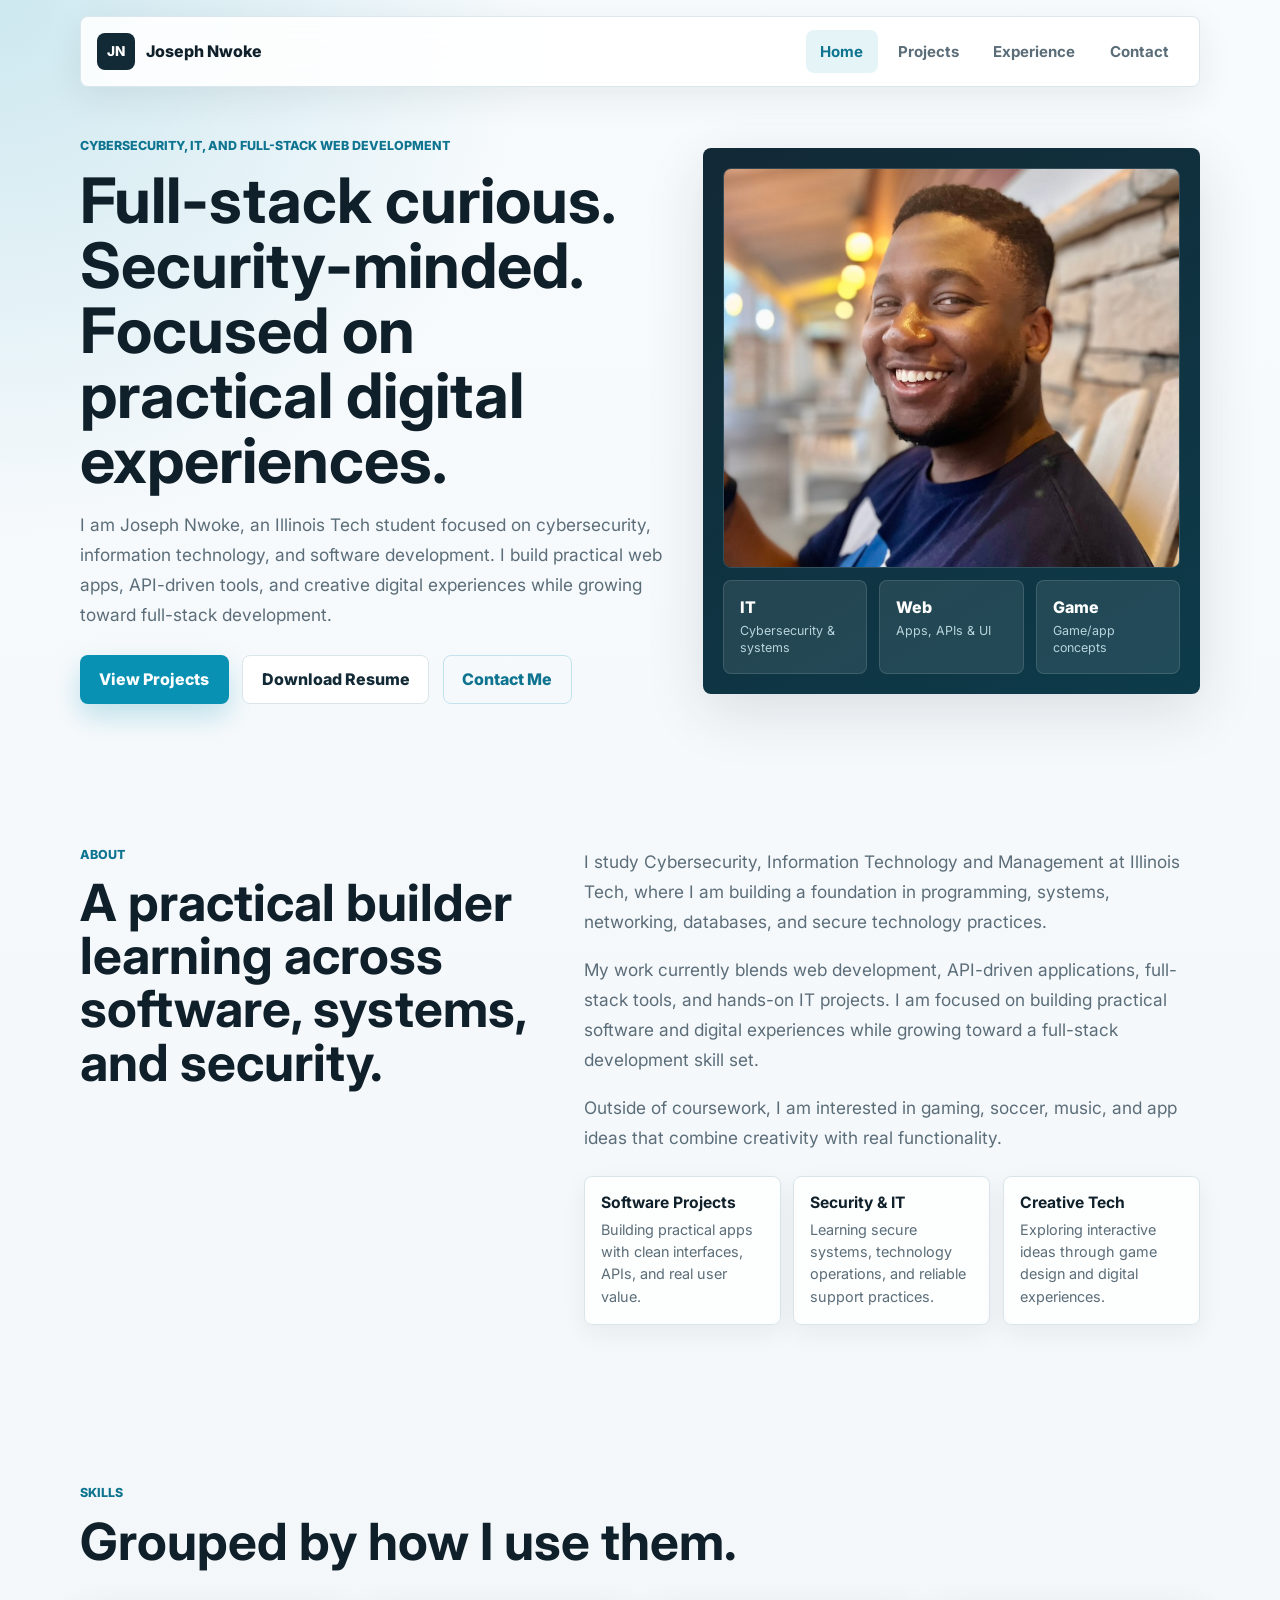
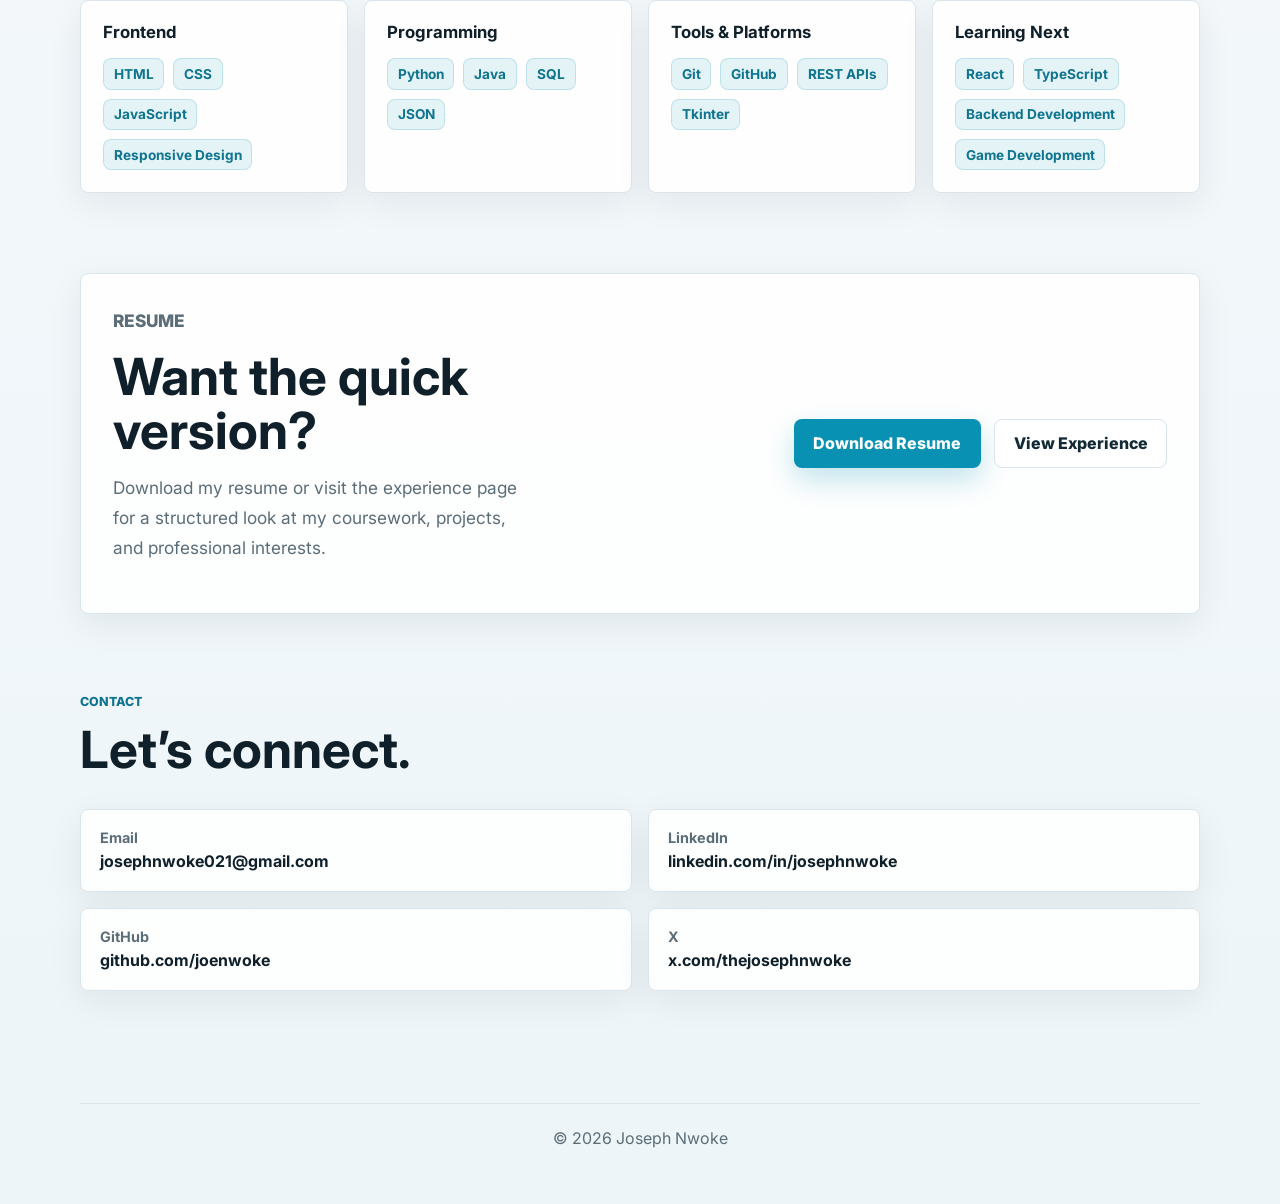
==== index.html @ 7b4a83ff "Changing the about me content" ====
<!DOCTYPE html>
<html lang="en">
<head>
  <meta charset="UTF-8" />
  <meta name="viewport" content="width=device-width, initial-scale=1.0" />
  <meta name="description" content="Joseph Nwoke portfolio landing page." />
  <title>Joseph Nwoke | Portfolio</title>
  <link rel="preconnect" href="https://fonts.googleapis.com" />
  <link rel="preconnect" href="https://fonts.gstatic.com" crossorigin />
  <link href="https://fonts.googleapis.com/css2?family=Inter:wght@400;500;600;700;800&display=swap" rel="stylesheet" />
  <link rel="stylesheet" href="css/style.css" />
  <script defer src="js/script.js"></script>
</head>
<body>
  <header class="site-header">
    <a class="brand" href="index.html" aria-label="Joseph Nwoke home">
      <span class="brand-mark">JN</span>
      <span>Joseph Nwoke</span>
    </a>

    <button class="nav-toggle" type="button" aria-label="Open navigation" aria-expanded="false" aria-controls="site-nav">
      <span></span>
      <span></span>
      <span></span>
    </button>

    <nav class="site-nav" id="site-nav" aria-label="Primary navigation">
      <a href="index.html" data-nav="home">Home</a>
      <a href="projects.html" data-nav="projects">Projects</a>
      <a href="experience.html" data-nav="experience">Experience</a>
      <a href="index.html#contact">Contact</a>
    </nav>
  </header>

  <main>
    <section class="hero section">
      <div class="hero-content">
        <p class="eyebrow">Cybersecurity, IT, and Full-Stack web development</p>
        <h1>Full-stack curious. Security-minded. Focused on practical digital experiences.</h1>
        <p class="hero-copy">
          I am Joseph Nwoke, an Illinois Tech student focused on cybersecurity, information technology, and software development. I build practical web apps, API-driven tools, and creative digital experiences while growing toward full-stack development.
        </p>
        <div class="button-row">
          <a class="btn btn-primary" href="projects.html">View Projects</a>
          <a class="btn btn-secondary" href="Joseph_Nwoke_Resume.pdf" download>Download Resume</a>
          <a class="btn btn-ghost" href="#contact">Contact Me</a>
        </div>
      </div>

      <div class="hero-panel" aria-label="Joseph Nwoke profile summary">
        <img class="profile-photo" src="images/me.jpeg" alt="Joseph Nwoke" />
        <div class="profile-fallback" aria-hidden="true">JN</div>
        <div class="hero-stat-grid">
          <div>
            <span class="stat-number">IT</span>
            <span class="stat-label">Cybersecurity & systems</span>
          </div>
          <div>
            <span class="stat-number">Web</span>
            <span class="stat-label">Apps, APIs & UI</span>
          </div>
          <div>
            <span class="stat-number">Game</span>
            <span class="stat-label">Game/app concepts</span>
          </div>
        </div>
      </div>
    </section>

    <section class="section two-column" id="about">
      <div>
        <p class="eyebrow">About</p>
        <h2>A practical builder learning across software, systems, and security.</h2>
      </div>
      <div class="section-copy">
        <p>
          I study Cybersecurity, Information Technology and Management at Illinois Tech, where I am building a foundation in programming, systems, networking, databases, and secure technology practices.
        </p>
        <p>
          My work currently blends web development, API-driven applications, full-stack tools, and hands-on IT projects.  I am focused on building practical software and digital experiences while growing toward a full-stack development skill set.
        </p>
        <p>
          Outside of coursework, I am interested in gaming, soccer, music, and app ideas that combine creativity with real functionality.
        </p>
        <div class="about-highlights" aria-label="Portfolio focus areas">
          <article>
            <h3>Software Projects</h3>
            <p>Building practical apps with clean interfaces, APIs, and real user value.</p>
          </article>
          <article>
            <h3>Security & IT</h3>
            <p>Learning secure systems, technology operations, and reliable support practices.</p>
          </article>
          <article>
            <h3>Creative Tech</h3>
            <p>Exploring interactive ideas through game design and digital experiences.</p>
          </article>
        </div>
      </div>
    </section>

    <section class="section" id="skills">
      <div class="section-heading">
        <p class="eyebrow">Skills</p>
        <h2>Grouped by how I use them.</h2>
      </div>

      <div class="skills-layout">
        <article class="skill-card">
          <h3>Frontend</h3>
          <ul class="tag-list">
            <li>HTML</li>
            <li>CSS</li>
            <li>JavaScript</li>
            <li>Responsive Design</li>
          </ul>
        </article>
        <article class="skill-card">
          <h3>Programming</h3>
          <ul class="tag-list">
            <li>Python</li>
            <li>Java</li>
            <li>SQL</li>
            <li>JSON</li>
          </ul>
        </article>
        <article class="skill-card">
          <h3>Tools & Platforms</h3>
          <ul class="tag-list">
            <li>Git</li>
            <li>GitHub</li>
            <li>REST APIs</li>
            <li>Tkinter</li>
          </ul>
        </article>
        <article class="skill-card">
          <h3>Learning Next</h3>
          <ul class="tag-list">
            <li>React</li>
            <li>TypeScript</li>
            <li>Backend Development</li>
            <li>Game Development</li>
          </ul>
        </article>
      </div>
    </section>

    <section class="section resume-section" id="resume">
      <div>
        <p class="eyebrow">Resume</p>
        <h2>Want the quick version?</h2>
        <p>Download my resume or visit the experience page for a structured look at my coursework, projects, and professional interests.</p>
      </div>
      <div class="resume-actions">
        <a class="btn btn-primary" href="Joseph_Nwoke_Resume.pdf" download>Download Resume</a>
        <a class="btn btn-secondary" href="experience.html">View Experience</a>
      </div>
    </section>

    <section class="section contact-section" id="contact">
      <div class="section-heading">
        <p class="eyebrow">Contact</p>
        <h2>Let’s connect.</h2>
      </div>

      <div class="contact-grid">
        <a class="contact-card" href="mailto:josephnwoke021@gmail.com">
          <span>Email</span>
          <strong>josephnwoke021@gmail.com</strong>
        </a>
        <a class="contact-card" href="https://linkedin.com/in/josephnwoke" target="_blank" rel="noopener">
          <span>LinkedIn</span>
          <strong>linkedin.com/in/josephnwoke</strong>
        </a>
        <a class="contact-card" href="https://github.com/joenwoke" target="_blank" rel="noopener">
          <span>GitHub</span>
          <strong>github.com/joenwoke</strong>
        </a>
        <a class="contact-card" href="https://x.com/thejosephnwoke" target="_blank" rel="noopener">
          <span>X</span>
          <strong>x.com/thejosephnwoke</strong>
        </a>
      </div>
    </section>
  </main>

  <footer class="site-footer">
    <p>&copy; 2026 Joseph Nwoke</p>
  </footer>
</body>
</html>
---- css/style.css ----
:root {
  --bg: #f5f8fb;
  --surface: #ffffff;
  --surface-strong: #e9f7fb;
  --ink: #10202a;
  --muted: #5b6d78;
  --line: #d9e5eb;
  --accent: #0891b2;
  --accent-dark: #0e7490;
  --navy: #122936;
  --shadow: 0 18px 60px rgba(16, 32, 42, 0.12);
}

* {
  box-sizing: border-box;
}

html {
  scroll-behavior: smooth;
}

body {
  margin: 0;
  min-height: 100vh;
  font-family: "Inter", Arial, sans-serif;
  color: var(--ink);
  background:
    radial-gradient(circle at top left, rgba(8, 145, 178, 0.18), transparent 34rem),
    linear-gradient(180deg, #f8fbfd 0%, var(--bg) 42%, #edf5f8 100%);
}

body.nav-open {
  overflow: hidden;
}

img {
  display: block;
  max-width: 100%;
}

a {
  color: inherit;
}

.site-header {
  position: sticky;
  top: 0;
  z-index: 50;
  display: flex;
  align-items: center;
  justify-content: space-between;
  gap: 1.5rem;
  width: min(1120px, calc(100% - 2rem));
  margin: 1rem auto 0;
  padding: 0.8rem 1rem;
  background: rgba(255, 255, 255, 0.88);
  border: 1px solid rgba(217, 229, 235, 0.9);
  border-radius: 8px;
  box-shadow: 0 10px 35px rgba(16, 32, 42, 0.08);
  backdrop-filter: blur(16px);
}

.brand {
  display: inline-flex;
  align-items: center;
  gap: 0.7rem;
  font-weight: 800;
  text-decoration: none;
  white-space: nowrap;
}

.brand-mark {
  display: grid;
  place-items: center;
  width: 2.35rem;
  height: 2.35rem;
  color: #fff;
  background: var(--navy);
  border-radius: 8px;
  font-size: 0.85rem;
  letter-spacing: 0;
}

.site-nav {
  display: flex;
  align-items: center;
  gap: 0.35rem;
}

.site-nav a {
  padding: 0.75rem 0.9rem;
  color: var(--muted);
  border-radius: 8px;
  font-weight: 700;
  font-size: 0.94rem;
  text-decoration: none;
}

.site-nav a:hover,
.site-nav a.active {
  color: var(--accent-dark);
  background: rgba(8, 145, 178, 0.1);
}

.nav-toggle {
  display: none;
  width: 2.65rem;
  height: 2.65rem;
  padding: 0;
  background: var(--navy);
  border: 0;
  border-radius: 8px;
  cursor: pointer;
}

.nav-toggle span {
  display: block;
  width: 1.15rem;
  height: 2px;
  margin: 4px auto;
  background: #fff;
}

.section {
  width: min(1120px, calc(100% - 2rem));
  margin: 0 auto;
  padding: 5rem 0;
}

.hero {
  display: grid;
  grid-template-columns: minmax(0, 1.08fr) minmax(280px, 0.92fr);
  align-items: center;
  gap: clamp(1.35rem, 3.5vw, 2.5rem);
  min-height: min(680px, calc(100vh - 5.25rem));
  padding-top: clamp(1.75rem, 4vw, 2.5rem);
  padding-bottom: clamp(2rem, 4vw, 3.25rem);
}

.eyebrow {
  margin: 0 0 0.9rem;
  color: var(--accent-dark);
  font-size: 0.78rem;
  font-weight: 800;
  letter-spacing: 0;
  text-transform: uppercase;
}

h1,
h2,
h3,
p {
  margin-top: 0;
}

h1 {
  max-width: 700px;
  margin-bottom: 1rem;
  font-size: clamp(2.25rem, 4.9vw, 4rem);
  line-height: 1.04;
  letter-spacing: 0;
  text-wrap: balance;
}

h2 {
  margin-bottom: 1rem;
  font-size: clamp(2rem, 4vw, 3.35rem);
  line-height: 1.04;
  letter-spacing: 0;
}

h3 {
  margin-bottom: 1rem;
  font-size: 1.05rem;
}

.hero-copy,
.page-hero p,
.section-copy p,
.resume-section p {
  color: var(--muted);
  font-size: 1.08rem;
  line-height: 1.75;
}

.hero-copy {
  max-width: 640px;
  text-wrap: pretty;
}

.button-row,
.resume-actions {
  display: flex;
  flex-wrap: wrap;
  gap: 0.85rem;
  margin-top: 1.5rem;
}

.btn {
  display: inline-flex;
  align-items: center;
  justify-content: center;
  min-height: 3rem;
  padding: 0.85rem 1.15rem;
  border: 1px solid transparent;
  border-radius: 8px;
  font-weight: 800;
  text-decoration: none;
}

.btn-primary {
  color: #fff;
  background: var(--accent);
  box-shadow: 0 12px 28px rgba(8, 145, 178, 0.24);
}

.btn-primary:hover {
  background: var(--accent-dark);
}

.btn-secondary {
  color: var(--navy);
  background: var(--surface);
  border-color: var(--line);
}

.btn-secondary:hover,
.btn-ghost:hover {
  border-color: rgba(8, 145, 178, 0.35);
  background: rgba(8, 145, 178, 0.09);
}

.btn-ghost {
  color: var(--accent-dark);
  background: transparent;
  border-color: rgba(8, 145, 178, 0.22);
}

.hero-panel {
  padding: 1.25rem;
  background: linear-gradient(150deg, var(--navy), #0d3b4a);
  border-radius: 8px;
  box-shadow: var(--shadow);
}

.profile-photo {
  width: 100%;
  aspect-ratio: 4 / 5;
  min-height: 0;
  max-height: 25rem;
  object-fit: cover;
  border: 1px solid rgba(255, 255, 255, 0.14);
  border-radius: 8px;
}

.hero-panel.has-profile .profile-fallback,
.hero-panel.no-profile .profile-photo {
  display: none;
}

.profile-fallback {
  display: grid;
  place-items: center;
  aspect-ratio: 4 / 5;
  min-height: 0;
  max-height: 25rem;
  color: #d9fbff;
  background:
    linear-gradient(rgba(255, 255, 255, 0.09) 1px, transparent 1px),
    linear-gradient(90deg, rgba(255, 255, 255, 0.09) 1px, transparent 1px),
    radial-gradient(circle at 70% 25%, rgba(34, 211, 238, 0.52), transparent 15rem),
    #102936;
  background-size: 34px 34px, 34px 34px, auto, auto;
  border: 1px solid rgba(255, 255, 255, 0.14);
  border-radius: 8px;
  font-size: clamp(4rem, 12vw, 8rem);
  font-weight: 800;
}

.hero-stat-grid {
  display: grid;
  grid-template-columns: repeat(3, 1fr);
  gap: 0.75rem;
  margin-top: 0.75rem;
}

.hero-stat-grid div {
  padding: 1rem;
  background: rgba(255, 255, 255, 0.09);
  border: 1px solid rgba(255, 255, 255, 0.12);
  border-radius: 8px;
}

.stat-number,
.stat-label {
  display: block;
}

.stat-number {
  color: #fff;
  font-weight: 800;
}

.stat-label {
  margin-top: 0.35rem;
  color: #b7d4dc;
  font-size: 0.78rem;
  line-height: 1.35;
}

.two-column,
.resume-section {
  display: grid;
  grid-template-columns: 0.85fr 1.15fr;
  gap: 3rem;
  align-items: start;
}

.section-heading {
  max-width: 760px;
  margin-bottom: 2rem;
}

.about-highlights {
  display: grid;
  grid-template-columns: repeat(3, 1fr);
  gap: 0.8rem;
  margin-top: 1.4rem;
}

.about-highlights article {
  padding: 1rem;
  background: rgba(255, 255, 255, 0.82);
  border: 1px solid var(--line);
  border-radius: 8px;
  box-shadow: 0 8px 24px rgba(16, 32, 42, 0.06);
}

.about-highlights h3 {
  margin-bottom: 0.45rem;
  font-size: 0.98rem;
}

.about-highlights p {
  margin-bottom: 0;
  font-size: 0.9rem;
  line-height: 1.55;
}

.skills-layout {
  display: grid;
  grid-template-columns: repeat(4, 1fr);
  gap: 1rem;
}

.skill-card,
.contact-card,
.timeline-item,
.project-card,
.resume-section {
  background: rgba(255, 255, 255, 0.9);
  border: 1px solid var(--line);
  border-radius: 8px;
  box-shadow: 0 10px 35px rgba(16, 32, 42, 0.07);
}

.skill-card {
  padding: 1.35rem;
}

.tag-list {
  display: flex;
  flex-wrap: wrap;
  gap: 0.55rem;
  padding: 0;
  margin: 0;
  list-style: none;
}

.tag-list li {
  padding: 0.42rem 0.62rem;
  color: var(--accent-dark);
  background: rgba(8, 145, 178, 0.1);
  border: 1px solid rgba(8, 145, 178, 0.18);
  border-radius: 8px;
  font-size: 0.85rem;
  font-weight: 700;
}

.resume-section {
  align-items: center;
  padding: 2rem;
}

.resume-actions {
  justify-content: flex-end;
  margin-top: 0;
}

.contact-grid {
  display: grid;
  grid-template-columns: repeat(2, 1fr);
  gap: 1rem;
}

.contact-card {
  display: flex;
  flex-direction: column;
  gap: 0.35rem;
  padding: 1.2rem;
  text-decoration: none;
}

.contact-card:hover {
  border-color: rgba(8, 145, 178, 0.4);
  transform: translateY(-2px);
}

.contact-card span {
  color: var(--muted);
  font-size: 0.9rem;
  font-weight: 700;
}

.contact-card strong {
  overflow-wrap: anywhere;
}

.page-hero {
  padding-bottom: 2rem;
}

.page-hero h1 {
  font-size: clamp(2.4rem, 6vw, 4.8rem);
}

.page-hero p {
  max-width: 760px;
}

.project-list {
  display: grid;
  gap: 1.25rem;
  padding-top: 1rem;
}

.project-card {
  display: grid;
  grid-template-columns: 0.85fr 1.15fr;
  overflow: hidden;
}

.project-card img {
  width: 100%;
  height: 100%;
  min-height: 20rem;
  object-fit: cover;
}

.project-content {
  display: flex;
  flex-direction: column;
  justify-content: space-between;
  gap: 1.4rem;
  padding: 1.5rem;
}

.project-type,
.timeline-date {
  margin-bottom: 0.45rem;
  color: var(--accent-dark);
  font-size: 0.8rem;
  font-weight: 800;
  text-transform: uppercase;
}

.project-content h2,
.timeline-item h2 {
  margin-bottom: 0.7rem;
  font-size: 1.6rem;
}

.project-content p,
.timeline-item p,
.timeline-item li {
  color: var(--muted);
  line-height: 1.65;
}

.text-link {
  color: var(--accent-dark);
  font-weight: 800;
  text-decoration: none;
}

.text-link:hover {
  text-decoration: underline;
}

.timeline {
  display: grid;
  gap: 1rem;
}

.timeline-item {
  position: relative;
  padding: 1.5rem 1.5rem 1.5rem 3.25rem;
}

.timeline-dot {
  position: absolute;
  top: 1.65rem;
  left: 1.35rem;
  width: 0.85rem;
  height: 0.85rem;
  background: var(--accent);
  border: 3px solid #d6f6fb;
  border-radius: 50%;
}

.timeline-item ul {
  padding-left: 1.1rem;
  margin-bottom: 0;
}

.site-footer {
  width: min(1120px, calc(100% - 2rem));
  margin: 2rem auto 1rem;
  padding: 1.5rem 0;
  color: var(--muted);
  border-top: 1px solid var(--line);
  text-align: center;
}

.reveal {
  opacity: 0;
  transform: translateY(20px);
  transition: opacity 0.55s ease, transform 0.55s ease;
}

.reveal.is-visible {
  opacity: 1;
  transform: translateY(0);
}

@media (max-width: 900px) {
  .hero,
  .two-column,
  .resume-section,
  .project-card {
    grid-template-columns: 1fr;
  }

  .hero {
    min-height: auto;
    align-items: start;
  }

  h1 {
    max-width: 680px;
    font-size: clamp(2.15rem, 7.2vw, 3.55rem);
  }

  .skills-layout,
  .about-highlights,
  .contact-grid {
    grid-template-columns: repeat(2, 1fr);
  }

  .resume-actions {
    justify-content: flex-start;
  }
}

@media (max-width: 720px) {
  .site-header {
    width: calc(100% - 1rem);
    margin-top: 0.5rem;
  }

  .nav-toggle {
    display: block;
  }

  .site-nav {
    position: fixed;
    top: 4.75rem;
    right: 0.5rem;
    left: 0.5rem;
    display: none;
    flex-direction: column;
    align-items: stretch;
    padding: 0.7rem;
    background: #fff;
    border: 1px solid var(--line);
    border-radius: 8px;
    box-shadow: var(--shadow);
  }

  .site-nav.open {
    display: flex;
  }

  .site-nav a {
    padding: 0.95rem 1rem;
  }

  .section {
    width: min(100% - 1rem, 1120px);
    padding: 3.5rem 0;
  }

  .hero {
    padding-top: 3rem;
    padding-bottom: 2.5rem;
  }

  h1 {
    font-size: clamp(2rem, 10vw, 2.95rem);
    line-height: 1.08;
  }

  .hero-copy,
  .page-hero p,
  .section-copy p,
  .resume-section p {
    font-size: 1rem;
    line-height: 1.65;
  }

  .hero-stat-grid,
  .skills-layout,
  .about-highlights,
  .contact-grid {
    grid-template-columns: 1fr;
  }

  .profile-photo,
  .profile-fallback {
    max-height: 22rem;
  }

  .button-row,
  .resume-actions {
    flex-direction: column;
  }

  .btn {
    width: 100%;
  }

  .project-card img {
    min-height: 14rem;
  }
}
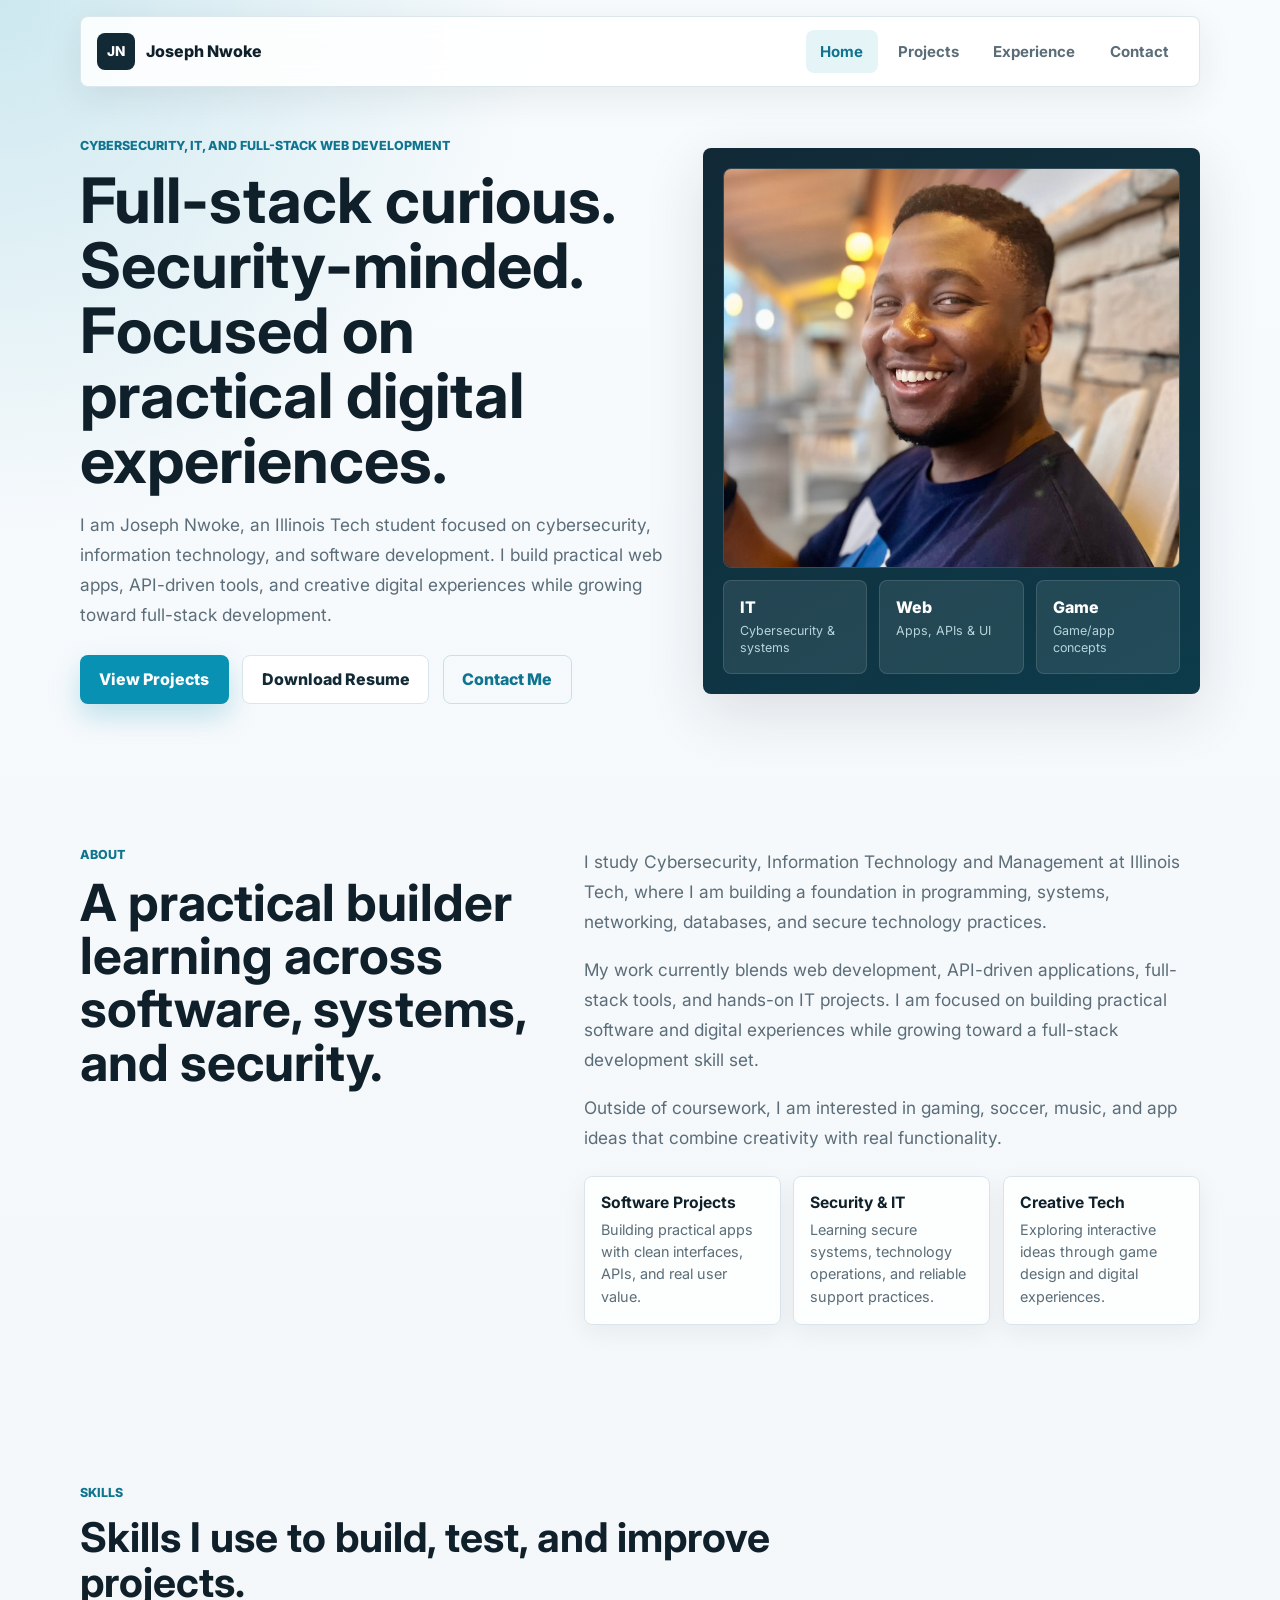
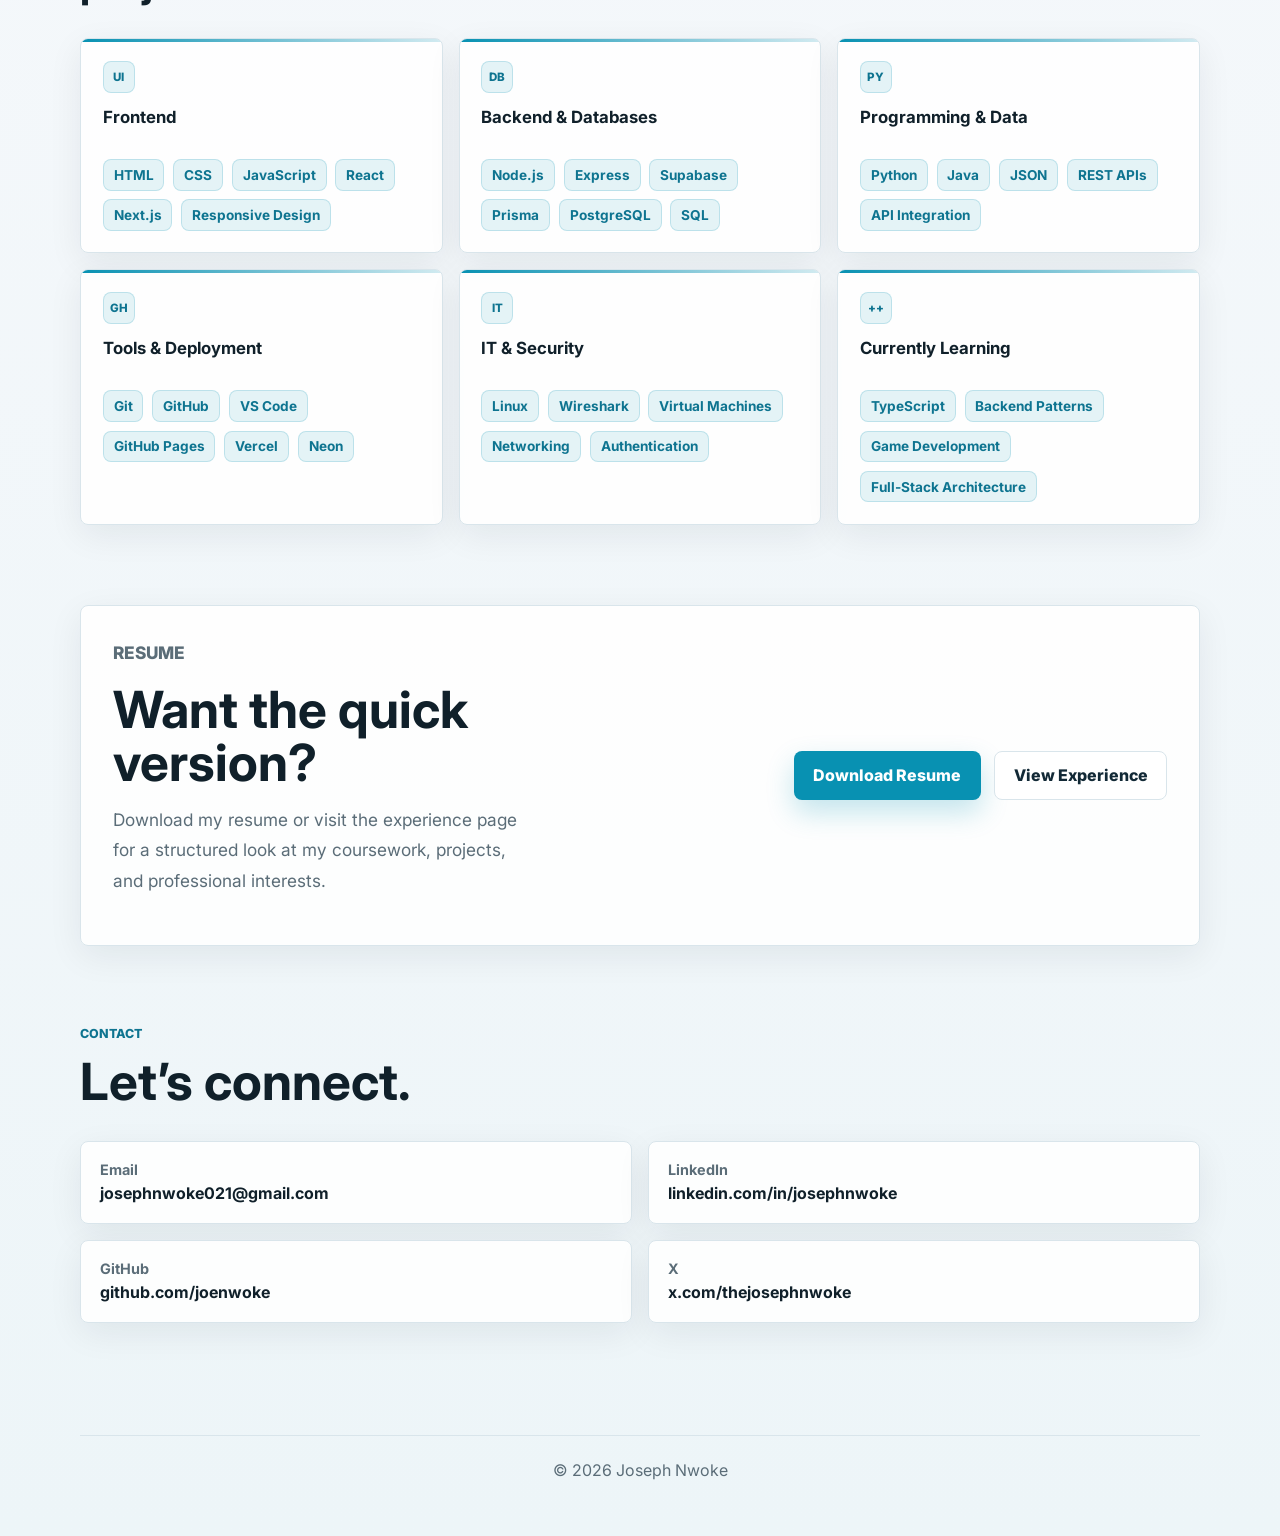
==== commit d914cec2: "Updating the Skills section" ====
--- a/index.html
+++ b/index.html
@@ -102,44 +102,76 @@
     <section class="section" id="skills">
       <div class="section-heading">
         <p class="eyebrow">Skills</p>
-        <h2>Grouped by how I use them.</h2>
+        <h2 class="skills-title">Skills I use to build, test, and improve projects.</h2>
       </div>
 
       <div class="skills-layout">
         <article class="skill-card">
+          <span class="skill-icon" aria-hidden="true">UI</span>
           <h3>Frontend</h3>
           <ul class="tag-list">
             <li>HTML</li>
             <li>CSS</li>
             <li>JavaScript</li>
+            <li>React</li>
+            <li>Next.js</li>
             <li>Responsive Design</li>
           </ul>
         </article>
         <article class="skill-card">
-          <h3>Programming</h3>
+          <span class="skill-icon" aria-hidden="true">DB</span>
+          <h3>Backend &amp; Databases</h3>
+          <ul class="tag-list">
+            <li>Node.js</li>
+            <li>Express</li>
+            <li>Supabase</li>
+            <li>Prisma</li>
+            <li>PostgreSQL</li>
+            <li>SQL</li>
+          </ul>
+        </article>
+        <article class="skill-card">
+          <span class="skill-icon" aria-hidden="true">PY</span>
+          <h3>Programming &amp; Data</h3>
           <ul class="tag-list">
             <li>Python</li>
             <li>Java</li>
-            <li>SQL</li>
             <li>JSON</li>
-          </ul>
-        </article>
-        <article class="skill-card">
-          <h3>Tools & Platforms</h3>
+            <li>REST APIs</li>
+            <li>API Integration</li>
+          </ul>
+        </article>
+        <article class="skill-card">
+          <span class="skill-icon" aria-hidden="true">GH</span>
+          <h3>Tools &amp; Deployment</h3>
           <ul class="tag-list">
             <li>Git</li>
             <li>GitHub</li>
-            <li>REST APIs</li>
-            <li>Tkinter</li>
-          </ul>
-        </article>
-        <article class="skill-card">
-          <h3>Learning Next</h3>
-          <ul class="tag-list">
-            <li>React</li>
+            <li>VS Code</li>
+            <li>GitHub Pages</li>
+            <li>Vercel</li>
+            <li>Neon</li>
+          </ul>
+        </article>
+        <article class="skill-card">
+          <span class="skill-icon" aria-hidden="true">IT</span>
+          <h3>IT &amp; Security</h3>
+          <ul class="tag-list">
+            <li>Linux</li>
+            <li>Wireshark</li>
+            <li>Virtual Machines</li>
+            <li>Networking</li>
+            <li>Authentication</li>
+          </ul>
+        </article>
+        <article class="skill-card">
+          <span class="skill-icon" aria-hidden="true">++</span>
+          <h3>Currently Learning</h3>
+          <ul class="tag-list">
             <li>TypeScript</li>
-            <li>Backend Development</li>
+            <li>Backend Patterns</li>
             <li>Game Development</li>
+            <li>Full-Stack Architecture</li>
           </ul>
         </article>
       </div>
--- a/css/style.css
+++ b/css/style.css
@@ -321,6 +321,12 @@
   margin-bottom: 2rem;
 }
 
+.skills-title {
+  max-width: 720px;
+  font-size: clamp(1.9rem, 3.2vw, 2.7rem);
+  line-height: 1.12;
+}
+
 .about-highlights {
   display: grid;
   grid-template-columns: repeat(3, 1fr);
@@ -349,8 +355,9 @@
 
 .skills-layout {
   display: grid;
-  grid-template-columns: repeat(4, 1fr);
+  grid-template-columns: repeat(3, 1fr);
   gap: 1rem;
+  align-items: stretch;
 }
 
 .skill-card,
@@ -365,7 +372,40 @@
 }
 
 .skill-card {
+  position: relative;
+  display: flex;
+  flex-direction: column;
+  min-height: 100%;
   padding: 1.35rem;
+  overflow: hidden;
+}
+
+.skill-card::before {
+  content: "";
+  position: absolute;
+  inset: 0 0 auto;
+  height: 3px;
+  background: linear-gradient(90deg, var(--accent), rgba(8, 145, 178, 0.18));
+}
+
+.skill-icon {
+  display: inline-grid;
+  place-items: center;
+  width: 2rem;
+  height: 2rem;
+  margin-bottom: 0.9rem;
+  color: var(--accent-dark);
+  background: rgba(8, 145, 178, 0.1);
+  border: 1px solid rgba(8, 145, 178, 0.18);
+  border-radius: 8px;
+  font-size: 0.72rem;
+  font-weight: 800;
+}
+
+.skill-card h3 {
+  min-height: 2.4rem;
+  margin-bottom: 0.85rem;
+  line-height: 1.2;
 }
 
 .tag-list {
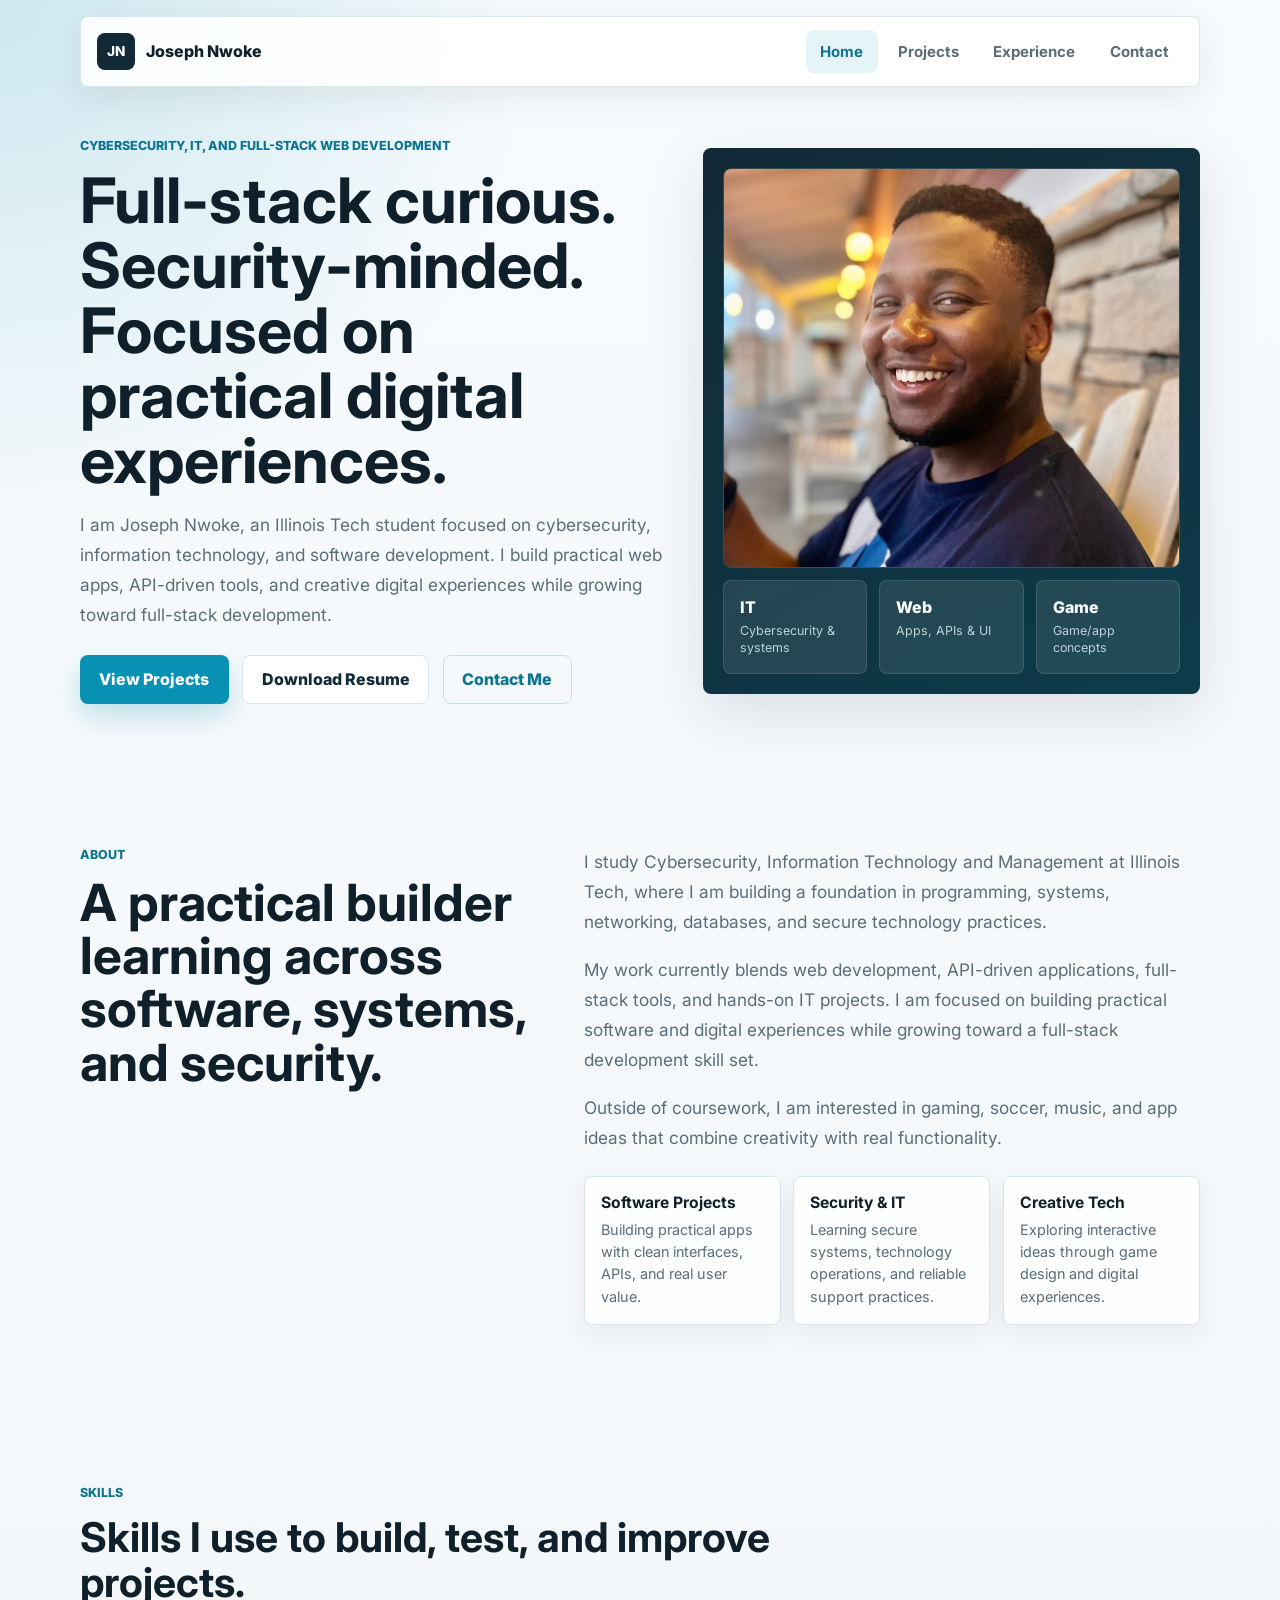
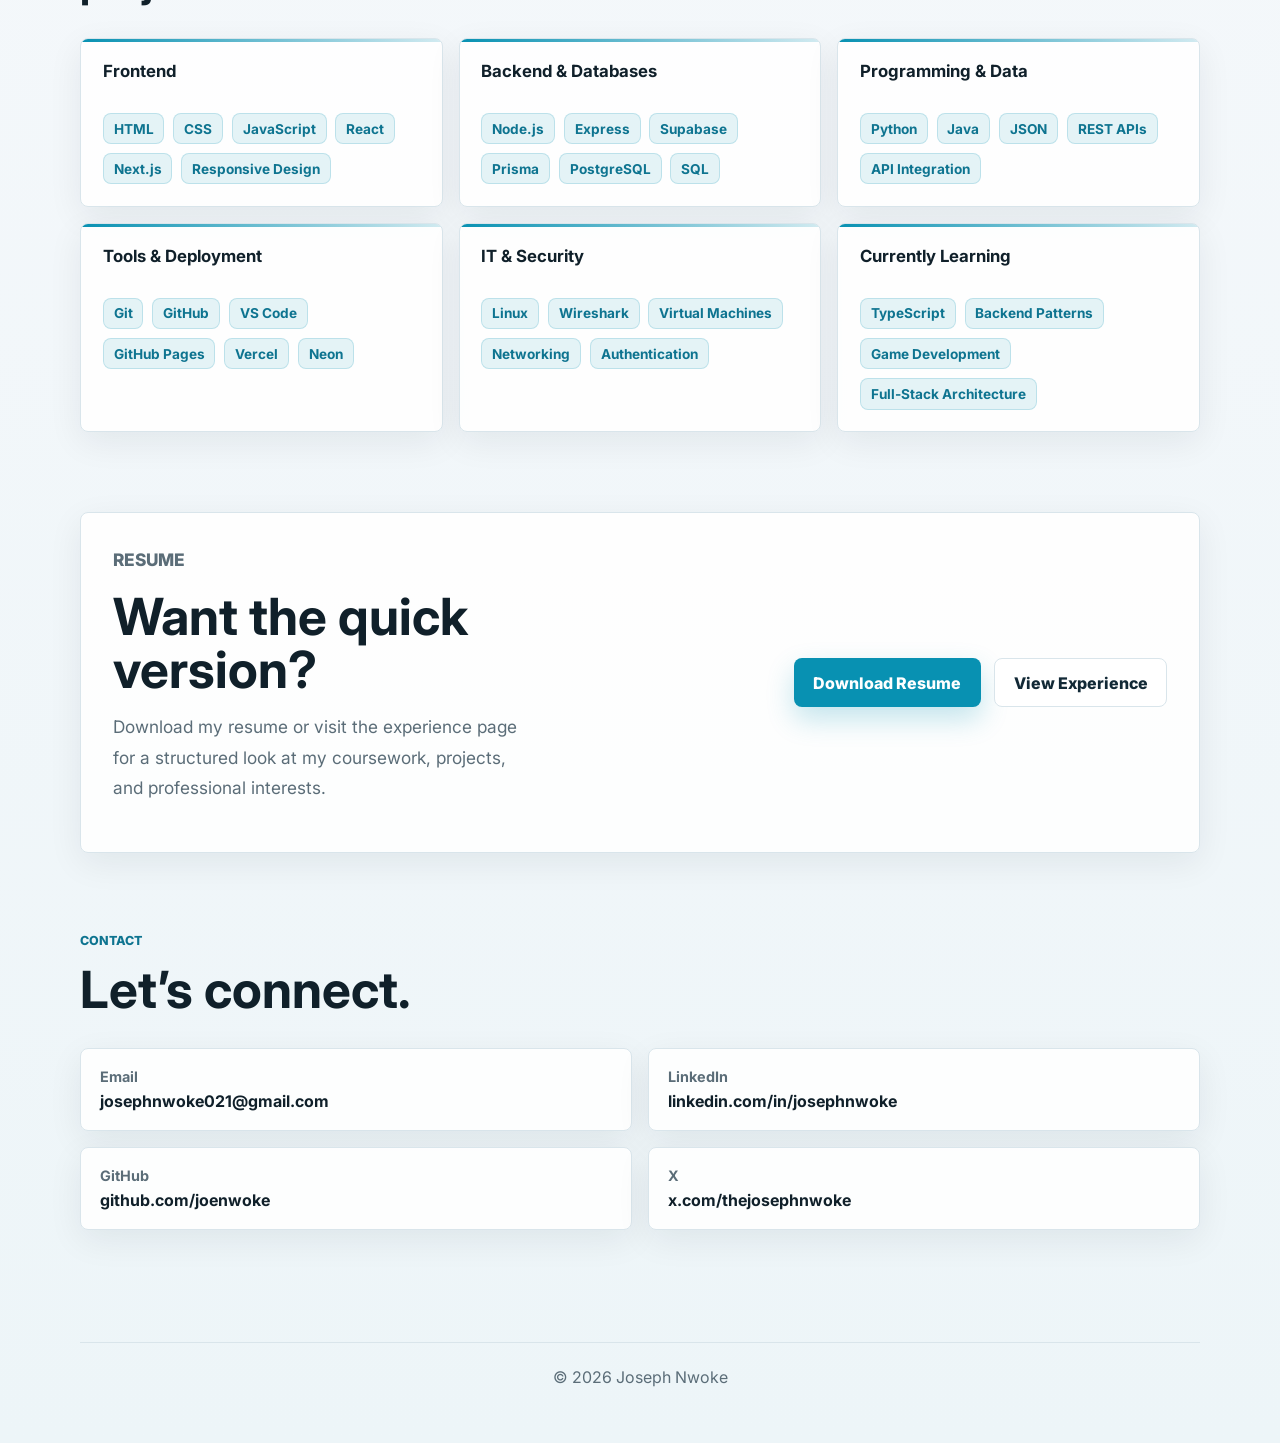
==== commit 0850ffcb: "Removing icons from the top of each skills card" ====
--- a/index.html
+++ b/index.html
@@ -107,7 +107,6 @@
 
       <div class="skills-layout">
         <article class="skill-card">
-          <span class="skill-icon" aria-hidden="true">UI</span>
           <h3>Frontend</h3>
           <ul class="tag-list">
             <li>HTML</li>
@@ -119,7 +118,6 @@
           </ul>
         </article>
         <article class="skill-card">
-          <span class="skill-icon" aria-hidden="true">DB</span>
           <h3>Backend &amp; Databases</h3>
           <ul class="tag-list">
             <li>Node.js</li>
@@ -131,7 +129,6 @@
           </ul>
         </article>
         <article class="skill-card">
-          <span class="skill-icon" aria-hidden="true">PY</span>
           <h3>Programming &amp; Data</h3>
           <ul class="tag-list">
             <li>Python</li>
@@ -142,7 +139,6 @@
           </ul>
         </article>
         <article class="skill-card">
-          <span class="skill-icon" aria-hidden="true">GH</span>
           <h3>Tools &amp; Deployment</h3>
           <ul class="tag-list">
             <li>Git</li>
@@ -154,7 +150,6 @@
           </ul>
         </article>
         <article class="skill-card">
-          <span class="skill-icon" aria-hidden="true">IT</span>
           <h3>IT &amp; Security</h3>
           <ul class="tag-list">
             <li>Linux</li>
@@ -165,7 +160,6 @@
           </ul>
         </article>
         <article class="skill-card">
-          <span class="skill-icon" aria-hidden="true">++</span>
           <h3>Currently Learning</h3>
           <ul class="tag-list">
             <li>TypeScript</li>
--- a/css/style.css
+++ b/css/style.css
@@ -388,20 +388,6 @@
   background: linear-gradient(90deg, var(--accent), rgba(8, 145, 178, 0.18));
 }
 
-.skill-icon {
-  display: inline-grid;
-  place-items: center;
-  width: 2rem;
-  height: 2rem;
-  margin-bottom: 0.9rem;
-  color: var(--accent-dark);
-  background: rgba(8, 145, 178, 0.1);
-  border: 1px solid rgba(8, 145, 178, 0.18);
-  border-radius: 8px;
-  font-size: 0.72rem;
-  font-weight: 800;
-}
-
 .skill-card h3 {
   min-height: 2.4rem;
   margin-bottom: 0.85rem;
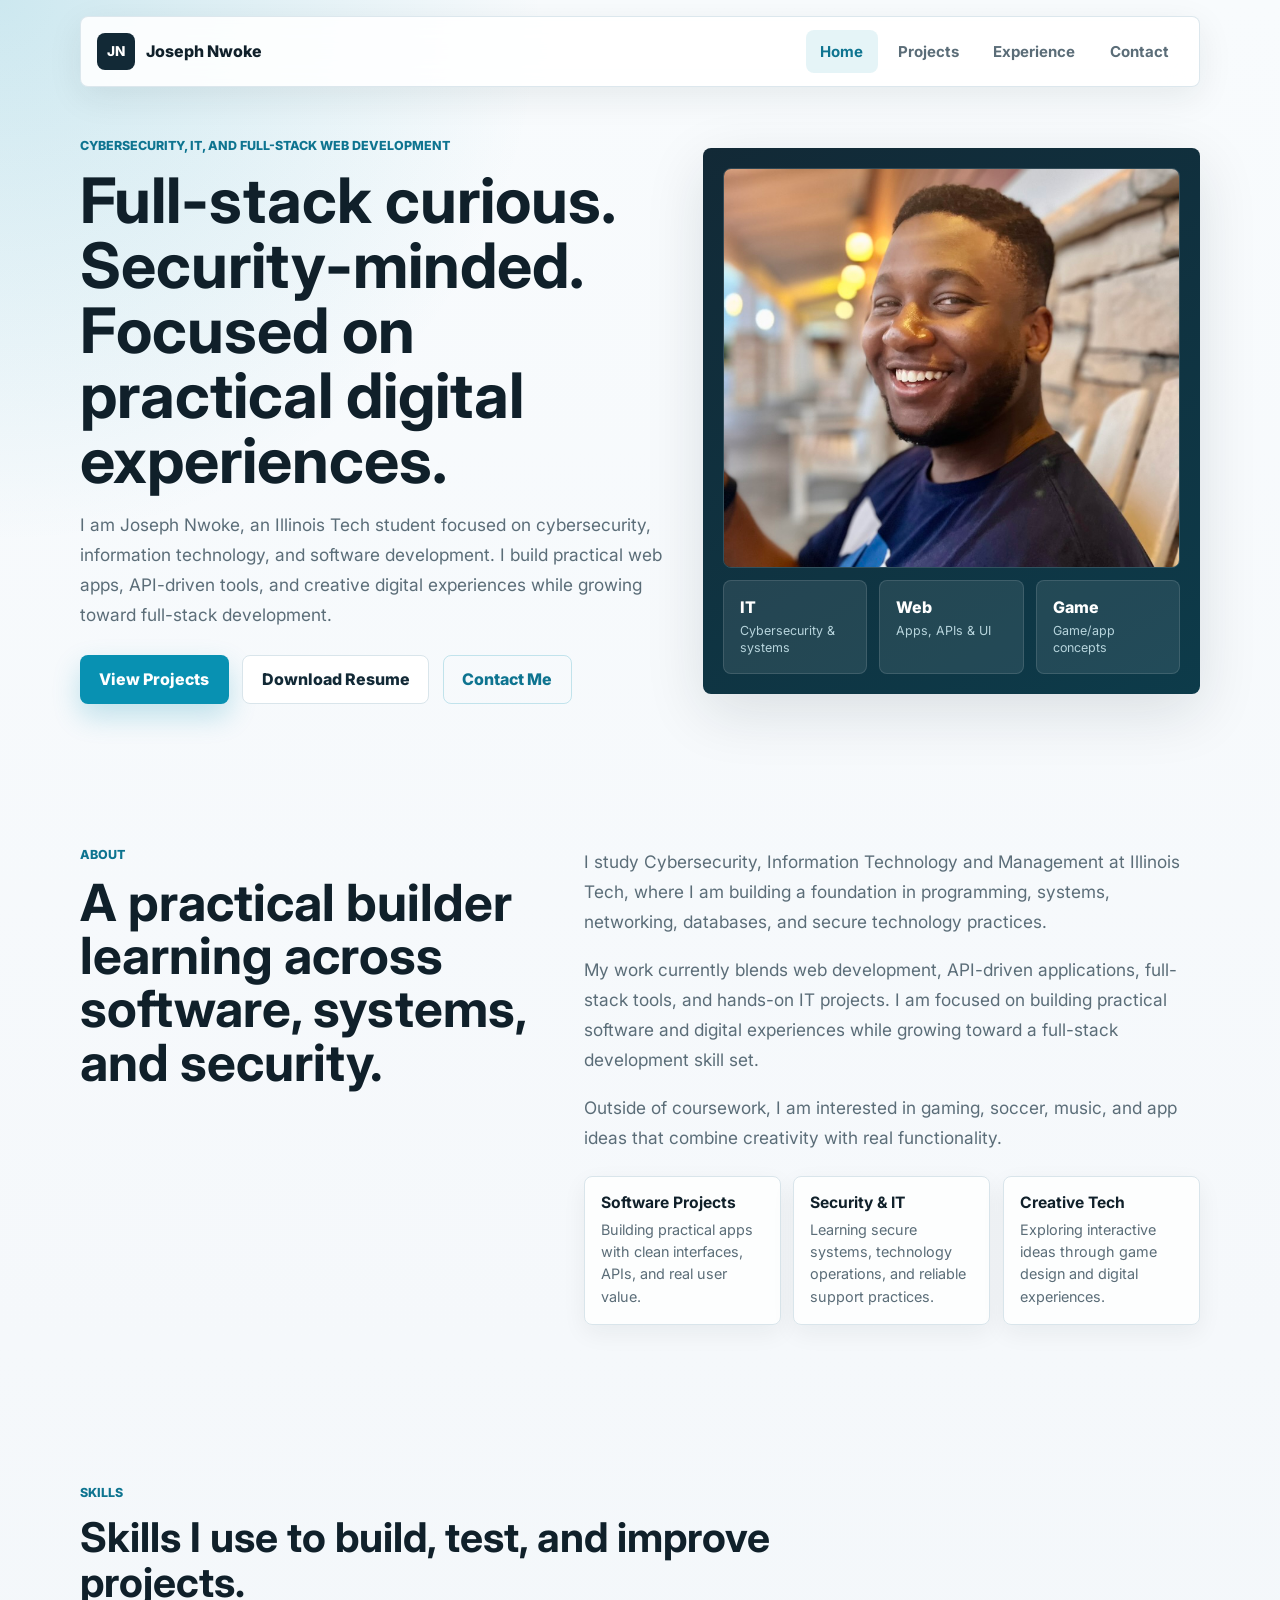
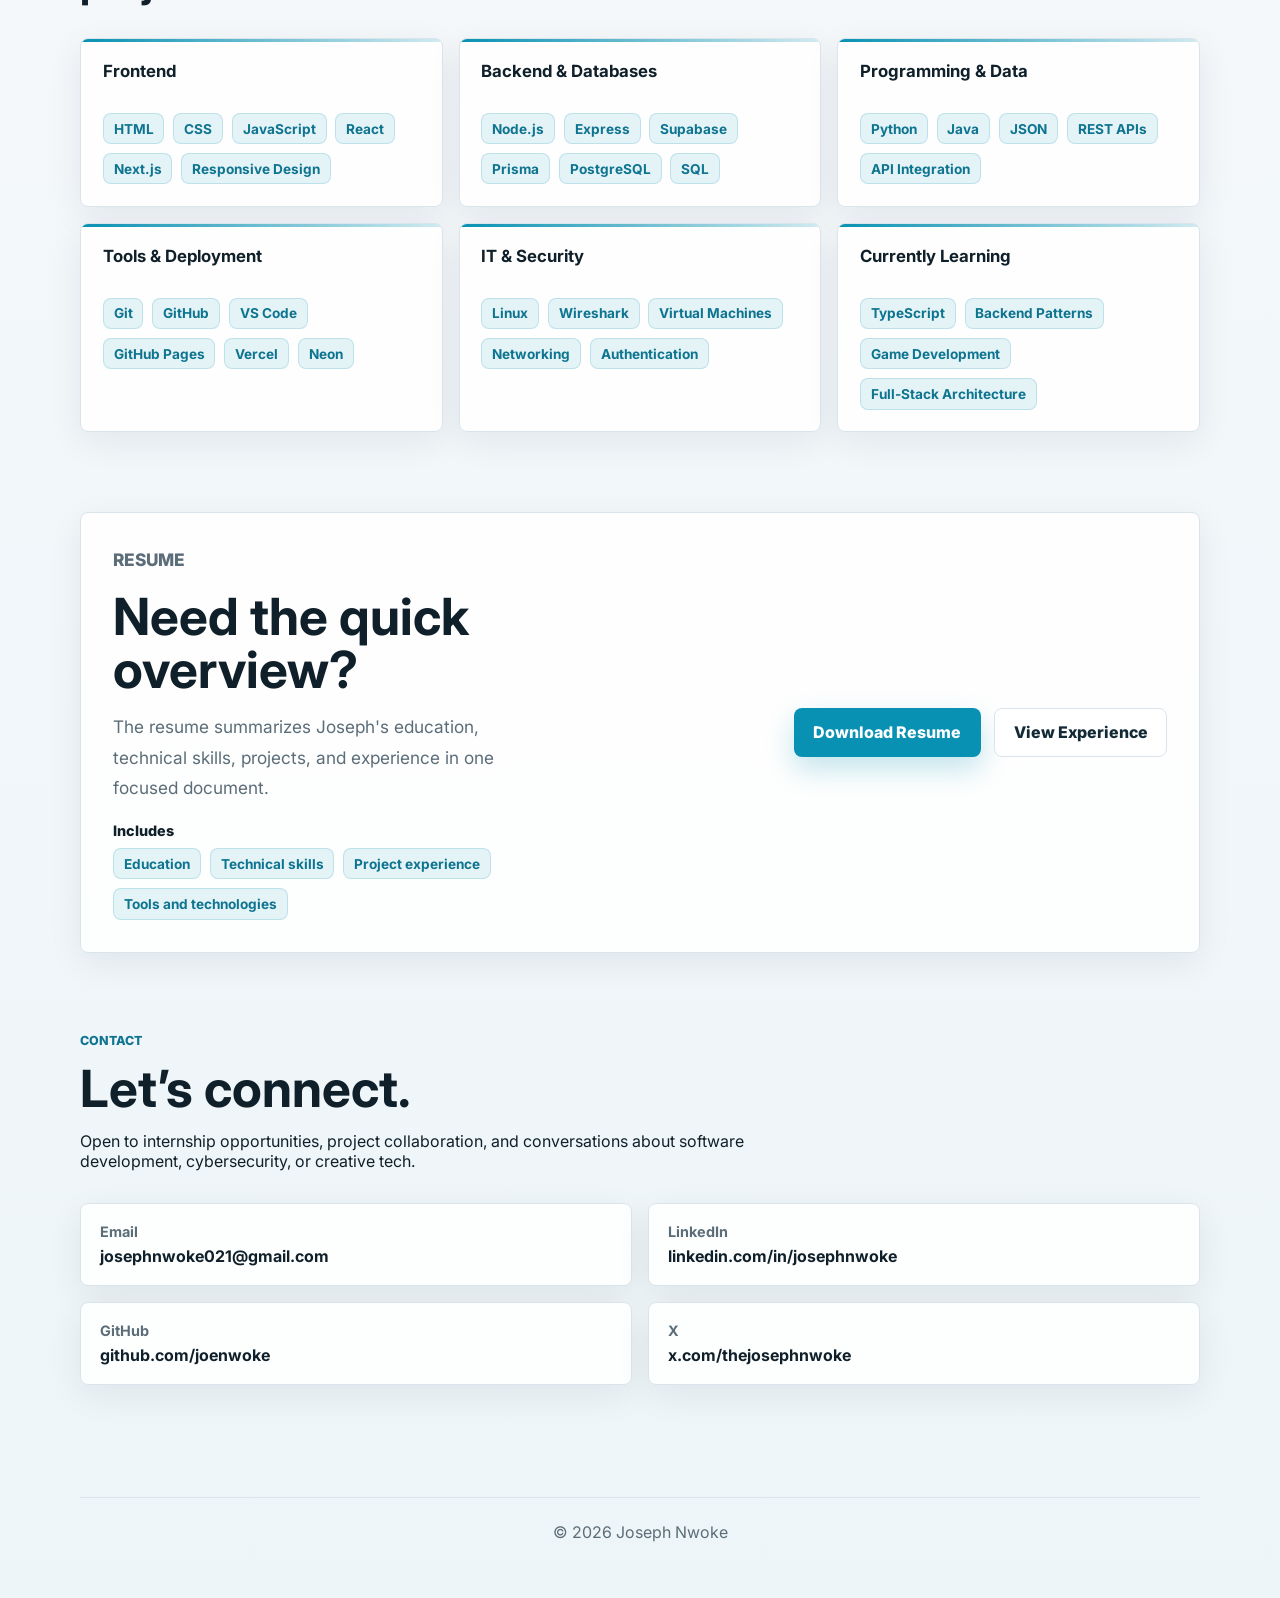
==== commit ddfb6b04: "Updating contact" ====
--- a/index.html
+++ b/index.html
@@ -174,8 +174,17 @@
     <section class="section resume-section" id="resume">
       <div>
         <p class="eyebrow">Resume</p>
-        <h2>Want the quick version?</h2>
-        <p>Download my resume or visit the experience page for a structured look at my coursework, projects, and professional interests.</p>
+        <h2>Need the quick overview?</h2>
+        <p>The resume summarizes Joseph's education, technical skills, projects, and experience in one focused document.</p>
+        <div class="resume-includes">
+          <span>Includes</span>
+          <ul>
+            <li>Education</li>
+            <li>Technical skills</li>
+            <li>Project experience</li>
+            <li>Tools and technologies</li>
+          </ul>
+        </div>
       </div>
       <div class="resume-actions">
         <a class="btn btn-primary" href="Joseph_Nwoke_Resume.pdf" download>Download Resume</a>
@@ -187,6 +196,7 @@
       <div class="section-heading">
         <p class="eyebrow">Contact</p>
         <h2>Let’s connect.</h2>
+        <p>Open to internship opportunities, project collaboration, and conversations about software development, cybersecurity, or creative tech.</p>
       </div>
 
       <div class="contact-grid">
@@ -194,15 +204,15 @@
           <span>Email</span>
           <strong>josephnwoke021@gmail.com</strong>
         </a>
-        <a class="contact-card" href="https://linkedin.com/in/josephnwoke" target="_blank" rel="noopener">
+        <a class="contact-card" href="https://linkedin.com/in/josephnwoke" target="_blank" rel="noopener noreferrer">
           <span>LinkedIn</span>
           <strong>linkedin.com/in/josephnwoke</strong>
         </a>
-        <a class="contact-card" href="https://github.com/joenwoke" target="_blank" rel="noopener">
+        <a class="contact-card" href="https://github.com/joenwoke" target="_blank" rel="noopener noreferrer">
           <span>GitHub</span>
           <strong>github.com/joenwoke</strong>
         </a>
-        <a class="contact-card" href="https://x.com/thejosephnwoke" target="_blank" rel="noopener">
+        <a class="contact-card" href="https://x.com/thejosephnwoke" target="_blank" rel="noopener noreferrer">
           <span>X</span>
           <strong>x.com/thejosephnwoke</strong>
         </a>
--- a/css/style.css
+++ b/css/style.css
@@ -418,6 +418,37 @@
   padding: 2rem;
 }
 
+.resume-includes {
+  margin-top: 1.2rem;
+}
+
+.resume-includes span {
+  display: block;
+  margin-bottom: 0.55rem;
+  color: var(--ink);
+  font-size: 0.9rem;
+  font-weight: 800;
+}
+
+.resume-includes ul {
+  display: flex;
+  flex-wrap: wrap;
+  gap: 0.55rem;
+  padding: 0;
+  margin: 0;
+  list-style: none;
+}
+
+.resume-includes li {
+  padding: 0.42rem 0.62rem;
+  color: var(--accent-dark);
+  background: rgba(8, 145, 178, 0.1);
+  border: 1px solid rgba(8, 145, 178, 0.18);
+  border-radius: 8px;
+  font-size: 0.85rem;
+  font-weight: 700;
+}
+
 .resume-actions {
   justify-content: flex-end;
   margin-top: 0;
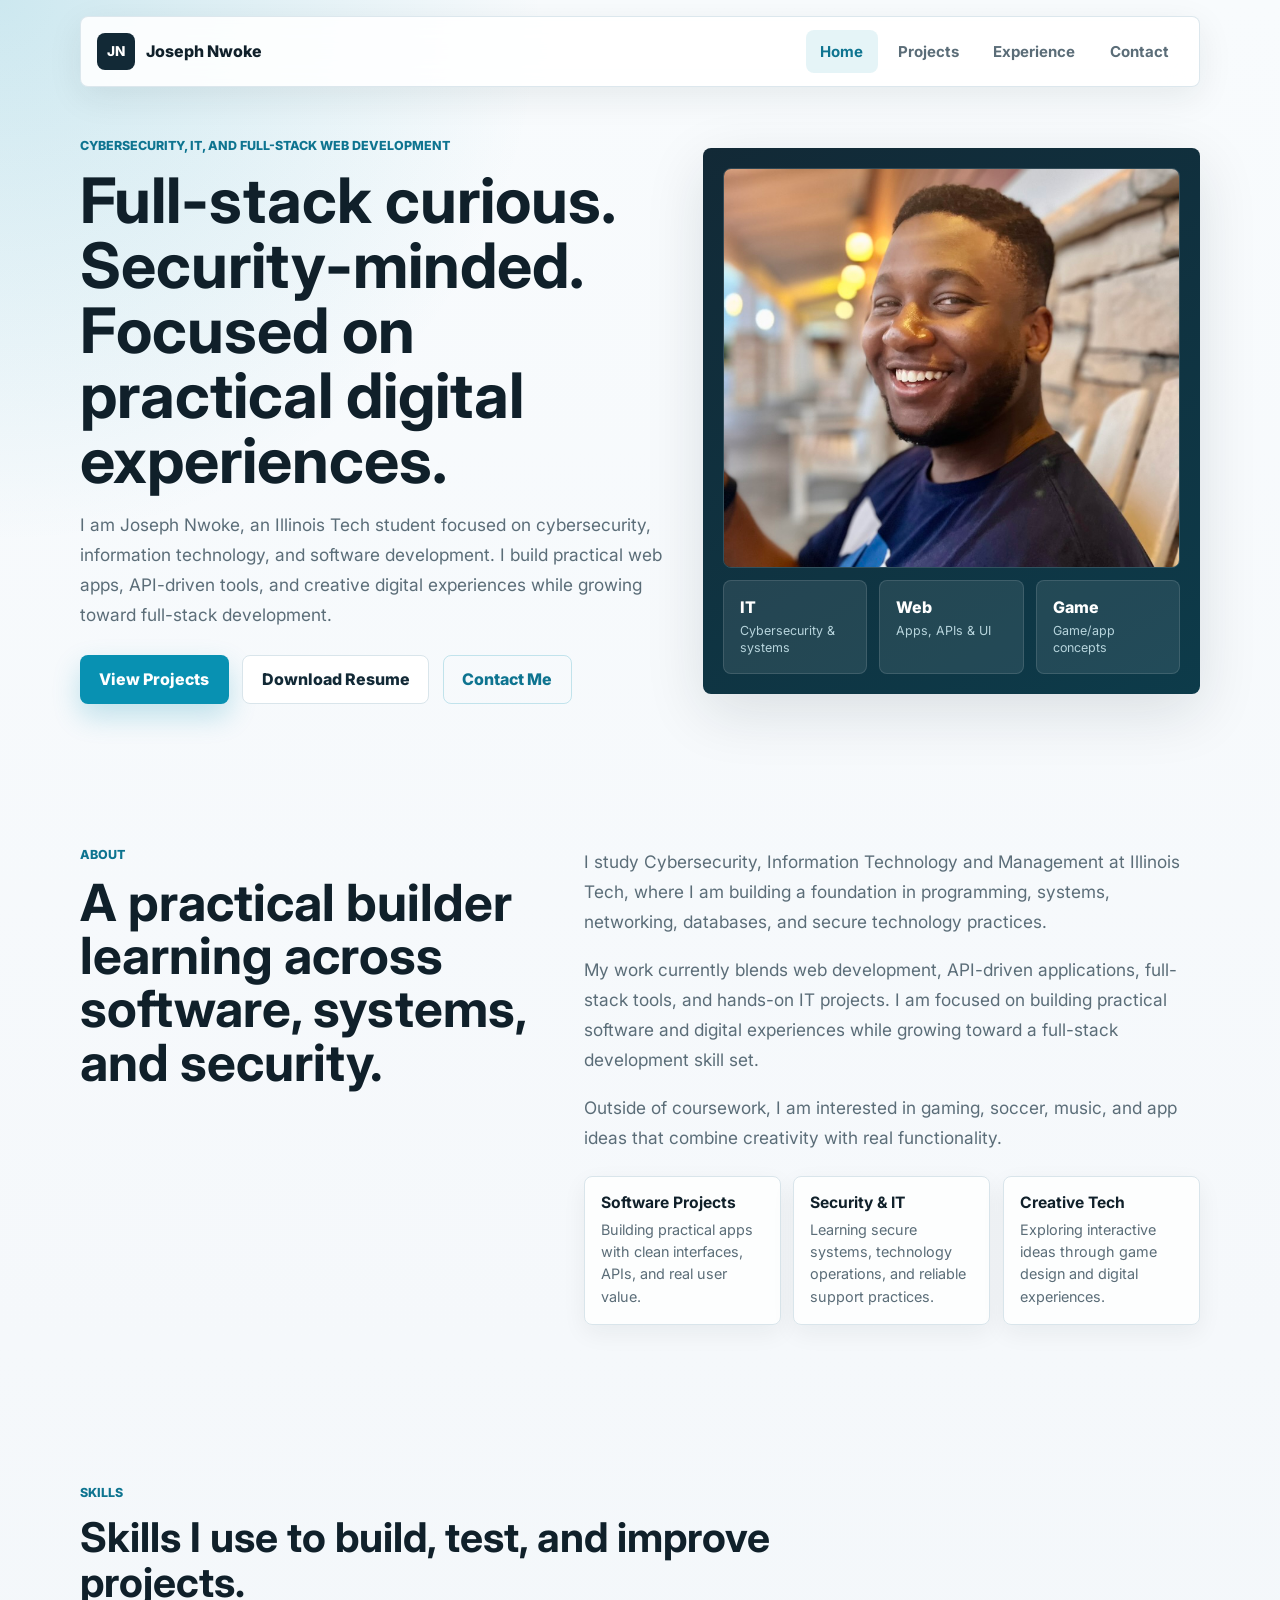
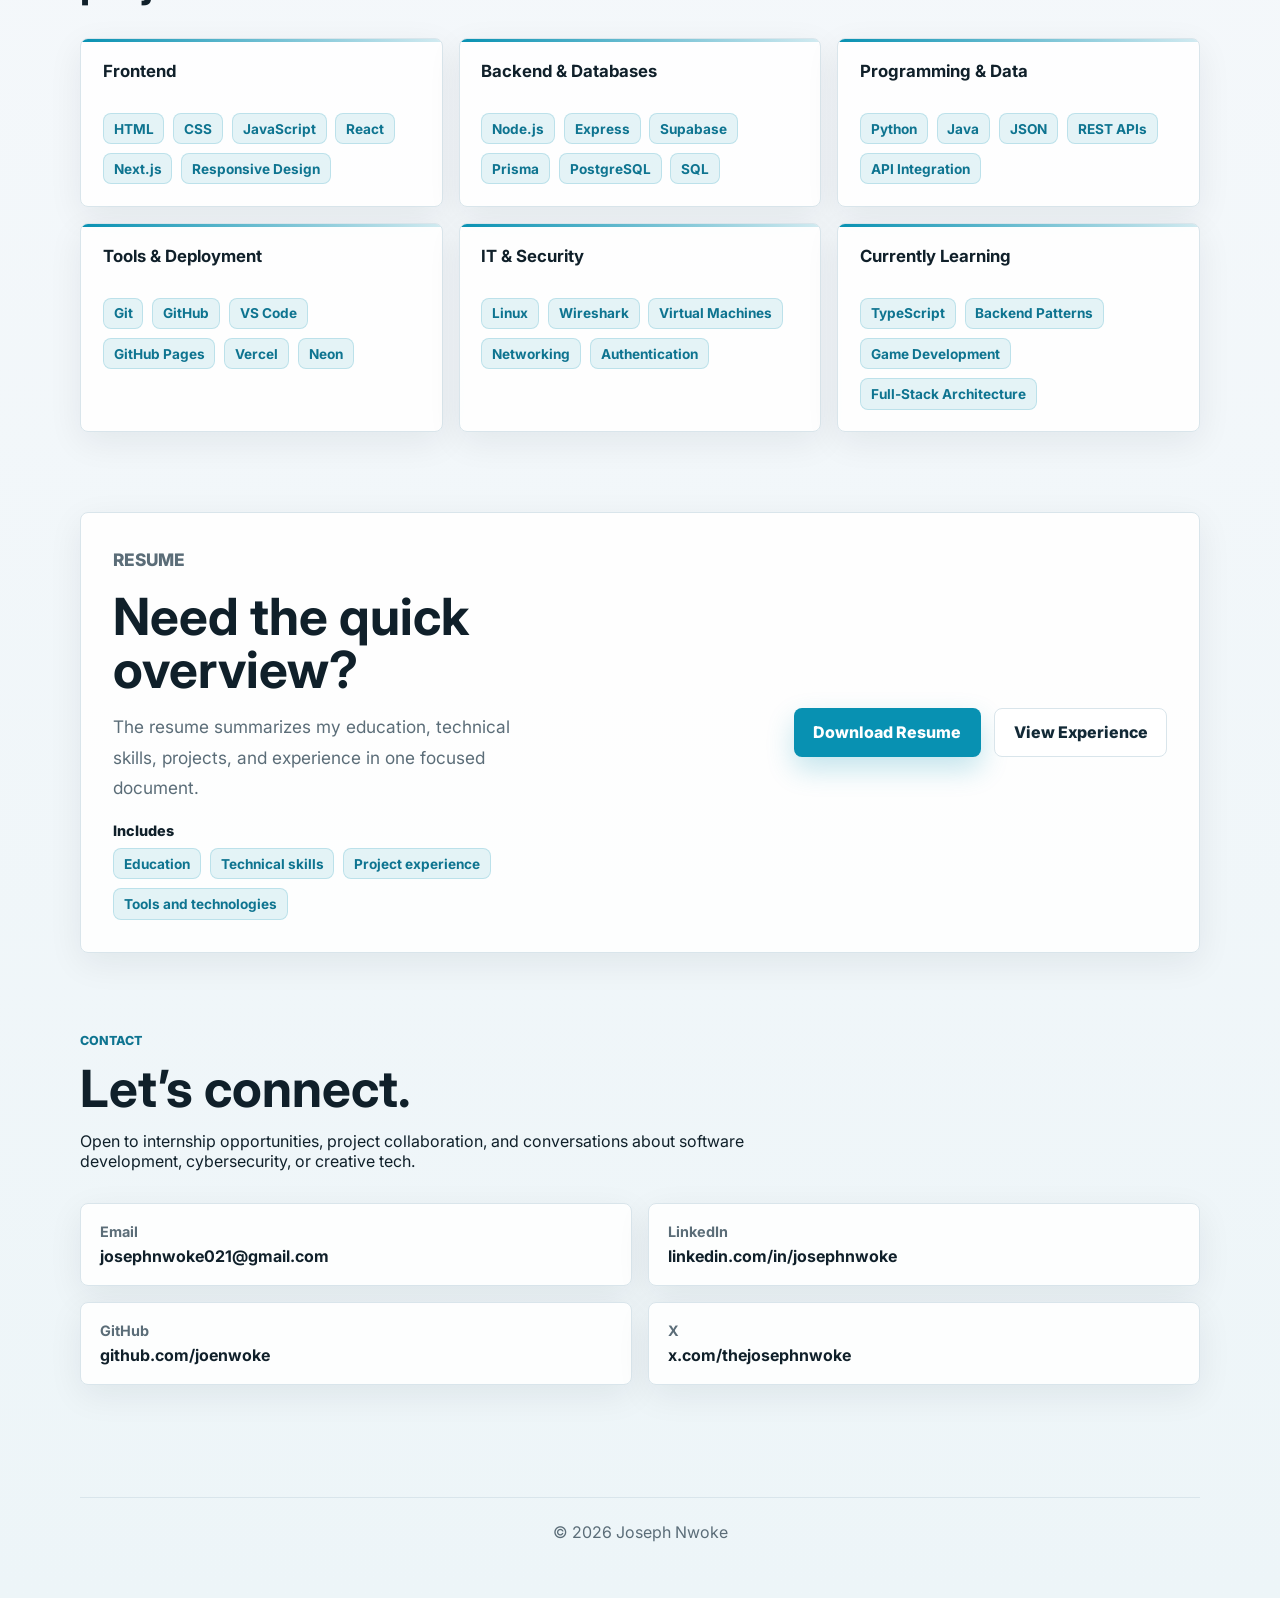
==== commit 7c394424: "Updating resume body" ====
--- a/index.html
+++ b/index.html
@@ -175,7 +175,7 @@
       <div>
         <p class="eyebrow">Resume</p>
         <h2>Need the quick overview?</h2>
-        <p>The resume summarizes Joseph's education, technical skills, projects, and experience in one focused document.</p>
+        <p>The resume summarizes my education, technical skills, projects, and experience in one focused document.</p>
         <div class="resume-includes">
           <span>Includes</span>
           <ul>
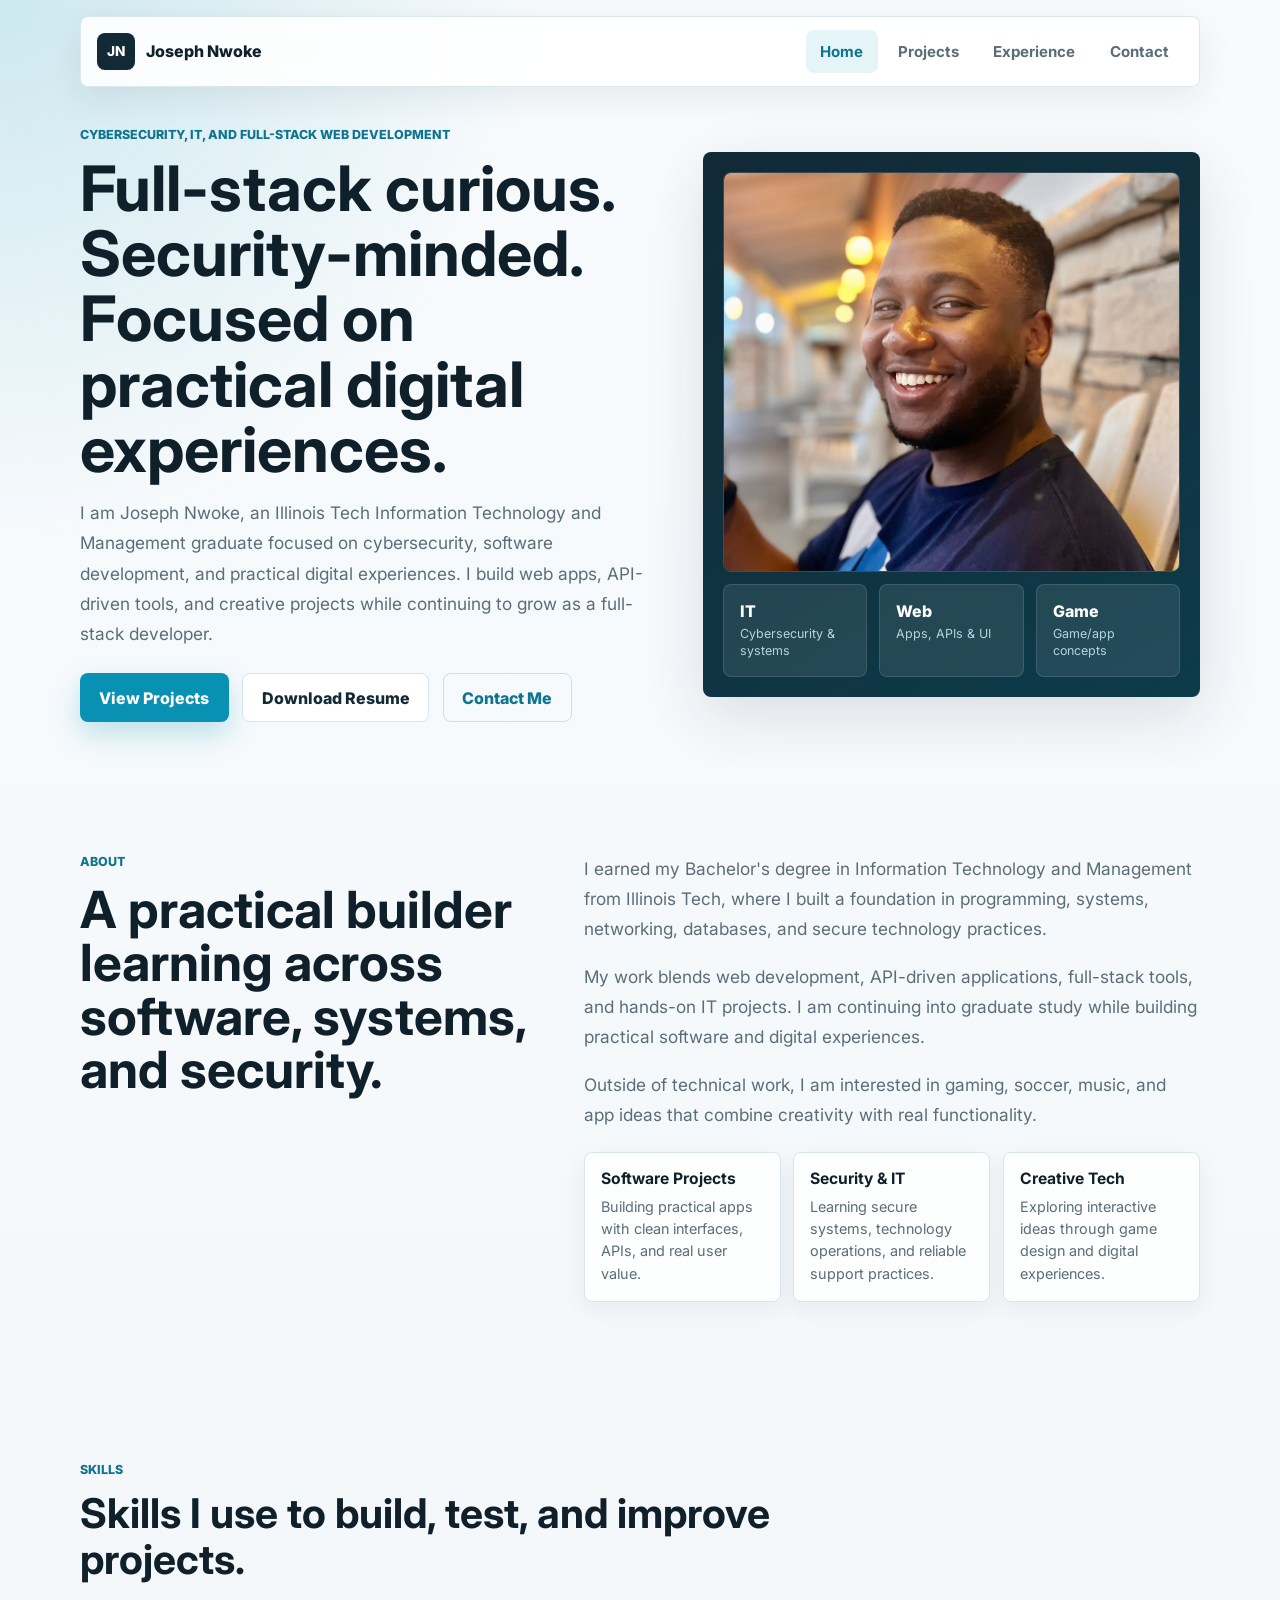
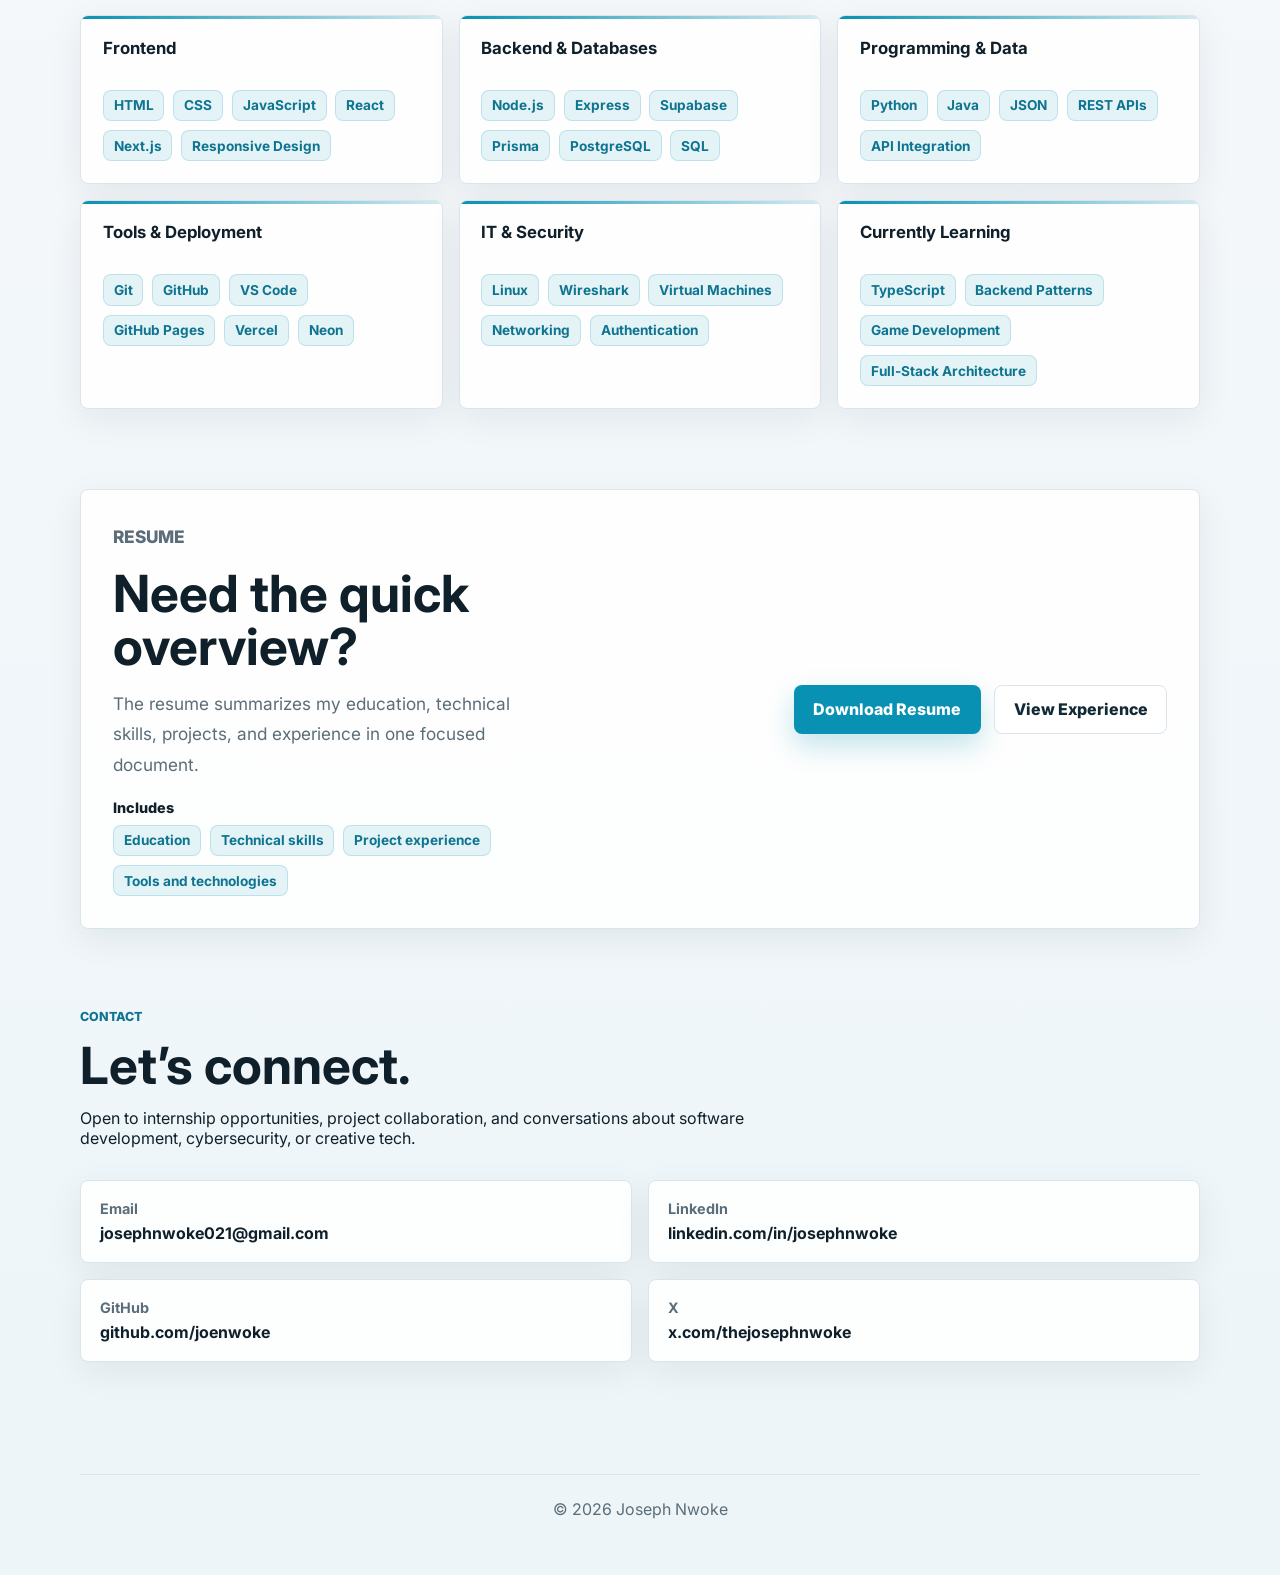
==== commit a57a3bf2: "Updating CTA and Experience page design" ====
--- a/index.html
+++ b/index.html
@@ -38,7 +38,7 @@
         <p class="eyebrow">Cybersecurity, IT, and Full-Stack web development</p>
         <h1>Full-stack curious. Security-minded. Focused on practical digital experiences.</h1>
         <p class="hero-copy">
-          I am Joseph Nwoke, an Illinois Tech student focused on cybersecurity, information technology, and software development. I build practical web apps, API-driven tools, and creative digital experiences while growing toward full-stack development.
+          I am Joseph Nwoke, an Illinois Tech Information Technology and Management graduate focused on cybersecurity, software development, and practical digital experiences. I build web apps, API-driven tools, and creative projects while continuing to grow as a full-stack developer.
         </p>
         <div class="button-row">
           <a class="btn btn-primary" href="projects.html">View Projects</a>
@@ -74,13 +74,13 @@
       </div>
       <div class="section-copy">
         <p>
-          I study Cybersecurity, Information Technology and Management at Illinois Tech, where I am building a foundation in programming, systems, networking, databases, and secure technology practices.
+          I earned my Bachelor's degree in Information Technology and Management from Illinois Tech, where I built a foundation in programming, systems, networking, databases, and secure technology practices.
         </p>
         <p>
-          My work currently blends web development, API-driven applications, full-stack tools, and hands-on IT projects.  I am focused on building practical software and digital experiences while growing toward a full-stack development skill set.
+          My work blends web development, API-driven applications, full-stack tools, and hands-on IT projects. I am continuing into graduate study while building practical software and digital experiences.
         </p>
         <p>
-          Outside of coursework, I am interested in gaming, soccer, music, and app ideas that combine creativity with real functionality.
+          Outside of technical work, I am interested in gaming, soccer, music, and app ideas that combine creativity with real functionality.
         </p>
         <div class="about-highlights" aria-label="Portfolio focus areas">
           <article>
--- a/css/style.css
+++ b/css/style.css
@@ -484,15 +484,18 @@
 }
 
 .page-hero {
-  padding-bottom: 2rem;
+  padding-top: 3rem;
+  padding-bottom: 1.5rem;
 }
 
 .page-hero h1 {
-  font-size: clamp(2.4rem, 6vw, 4.8rem);
+  max-width: 880px;
+  font-size: clamp(2.15rem, 4.4vw, 3.65rem);
+  line-height: 1.06;
 }
 
 .page-hero p {
-  max-width: 760px;
+  max-width: 820px;
 }
 
 .project-list {
@@ -503,32 +506,93 @@
 
 .project-card {
   display: grid;
-  grid-template-columns: 0.85fr 1.15fr;
+  grid-template-columns: minmax(260px, 0.72fr) minmax(0, 1.28fr);
+  align-items: center;
   overflow: hidden;
 }
 
-.project-card img {
-  width: 100%;
+.project-media {
+  display: grid;
+  place-items: center;
+  align-self: stretch;
+  min-height: clamp(28rem, 42vw, 34rem);
+  padding: 1rem;
+  background: linear-gradient(135deg, rgba(8, 145, 178, 0.16), rgba(18, 41, 54, 0.08));
+  overflow: hidden;
+}
+
+.project-media img {
+  width: auto;
   height: 100%;
-  min-height: 20rem;
-  object-fit: cover;
+  max-width: 100%;
+  object-fit: contain;
+  background: #0d0d14;
+  border-radius: 8px;
+  box-shadow: 0 14px 34px rgba(16, 32, 42, 0.18);
+}
+
+.project-placeholder {
+  display: grid;
+  place-items: center;
+  min-height: 0;
+  height: clamp(24rem, 35vw, 31rem);
+  padding: 1.5rem;
+  color: #d9fbff;
+  background:
+    linear-gradient(rgba(255, 255, 255, 0.08) 1px, transparent 1px),
+    linear-gradient(90deg, rgba(255, 255, 255, 0.08) 1px, transparent 1px),
+    radial-gradient(circle at 72% 24%, rgba(34, 211, 238, 0.42), transparent 13rem),
+    var(--navy);
+  background-size: 30px 30px, 30px 30px, auto, auto;
+}
+
+.project-placeholder span {
+  font-size: clamp(2rem, 5vw, 4rem);
+  font-weight: 800;
 }
 
 .project-content {
   display: flex;
   flex-direction: column;
+  gap: 1.15rem;
+  padding: clamp(1.35rem, 3vw, 2rem);
+}
+
+.project-meta {
+  display: flex;
+  align-items: center;
   justify-content: space-between;
-  gap: 1.4rem;
-  padding: 1.5rem;
+  gap: 1rem;
+  margin-bottom: 0.45rem;
 }
 
 .project-type,
 .timeline-date {
-  margin-bottom: 0.45rem;
+  margin-bottom: 0;
   color: var(--accent-dark);
   font-size: 0.8rem;
   font-weight: 800;
   text-transform: uppercase;
+}
+
+.status-badge {
+  display: inline-flex;
+  align-items: center;
+  min-height: 1.8rem;
+  padding: 0.32rem 0.58rem;
+  color: var(--navy);
+  background: rgba(18, 41, 54, 0.08);
+  border: 1px solid rgba(18, 41, 54, 0.14);
+  border-radius: 8px;
+  font-size: 0.75rem;
+  font-weight: 800;
+  white-space: nowrap;
+}
+
+.status-complete {
+  color: var(--accent-dark);
+  background: rgba(8, 145, 178, 0.1);
+  border-color: rgba(8, 145, 178, 0.18);
 }
 
 .project-content h2,
@@ -537,11 +601,47 @@
   font-size: 1.6rem;
 }
 
+.project-content h3 {
+  margin-bottom: 0.55rem;
+  font-size: 0.95rem;
+}
+
 .project-content p,
+.project-bullets li,
 .timeline-item p,
 .timeline-item li {
   color: var(--muted);
-  line-height: 1.65;
+  line-height: 1.62;
+}
+
+.project-content p,
+.project-bullets li {
+  font-size: 1rem;
+}
+
+.project-bullets {
+  padding-left: 1.1rem;
+  margin: 0;
+}
+
+.project-actions {
+  display: flex;
+  flex-wrap: wrap;
+  gap: 0.7rem;
+}
+
+.project-actions .btn {
+  min-height: 2.65rem;
+  padding: 0.7rem 1rem;
+}
+
+.project-content .tag-list {
+  gap: 0.5rem;
+}
+
+.project-content .tag-list li {
+  padding: 0.38rem 0.56rem;
+  font-size: 0.82rem;
 }
 
 .text-link {
@@ -580,6 +680,50 @@
   margin-bottom: 0;
 }
 
+.experience-cta {
+  position: relative;
+  display: grid;
+  grid-template-columns: minmax(0, 1fr) auto;
+  align-items: center;
+  gap: 1.5rem;
+  padding: 2rem 2rem 2rem 2.35rem;
+  background: rgba(255, 255, 255, 0.92);
+  border: 1px solid var(--line);
+  border-left: 4px solid var(--accent);
+  border-radius: 8px;
+  box-shadow: 0 14px 42px rgba(16, 32, 42, 0.08);
+}
+
+.experience-cta h2 {
+  margin-bottom: 0.65rem;
+  font-size: clamp(1.6rem, 3vw, 2.35rem);
+}
+
+.experience-cta p:not(.eyebrow) {
+  max-width: 760px;
+  margin-bottom: 0;
+  color: var(--muted);
+  line-height: 1.65;
+}
+
+.cta-dot {
+  position: absolute;
+  top: 2rem;
+  left: -0.55rem;
+  width: 0.95rem;
+  height: 0.95rem;
+  background: var(--accent);
+  border: 3px solid #d6f6fb;
+  border-radius: 50%;
+}
+
+.cta-actions {
+  display: flex;
+  flex-wrap: wrap;
+  justify-content: flex-end;
+  gap: 0.75rem;
+}
+
 .site-footer {
   width: min(1120px, calc(100% - 2rem));
   margin: 2rem auto 1rem;
@@ -603,7 +747,10 @@
 @media (max-width: 900px) {
   .hero,
   .two-column,
-  .resume-section,
+  .resume-section {
+    grid-template-columns: 1fr;
+  }
+
   .project-card {
     grid-template-columns: 1fr;
   }
@@ -625,6 +772,14 @@
   }
 
   .resume-actions {
+    justify-content: flex-start;
+  }
+
+  .experience-cta {
+    grid-template-columns: 1fr;
+  }
+
+  .cta-actions {
     justify-content: flex-start;
   }
 }
@@ -667,6 +822,15 @@
     padding: 3.5rem 0;
   }
 
+  .page-hero {
+    padding-top: 2.25rem;
+    padding-bottom: 1rem;
+  }
+
+  .page-hero h1 {
+    font-size: clamp(2rem, 9vw, 2.85rem);
+  }
+
   .hero {
     padding-top: 3rem;
     padding-bottom: 2.5rem;
@@ -698,7 +862,8 @@
   }
 
   .button-row,
-  .resume-actions {
+  .resume-actions,
+  .cta-actions {
     flex-direction: column;
   }
 
@@ -706,7 +871,20 @@
     width: 100%;
   }
 
-  .project-card img {
-    min-height: 14rem;
-  }
-}
+  .experience-cta {
+    padding: 1.5rem 1.25rem 1.5rem 1.45rem;
+  }
+
+  .project-media,
+  .project-media img,
+  .project-placeholder {
+    min-height: 24rem;
+    height: 24rem;
+  }
+
+  .project-meta {
+    align-items: flex-start;
+    flex-direction: column;
+    gap: 0.55rem;
+  }
+}
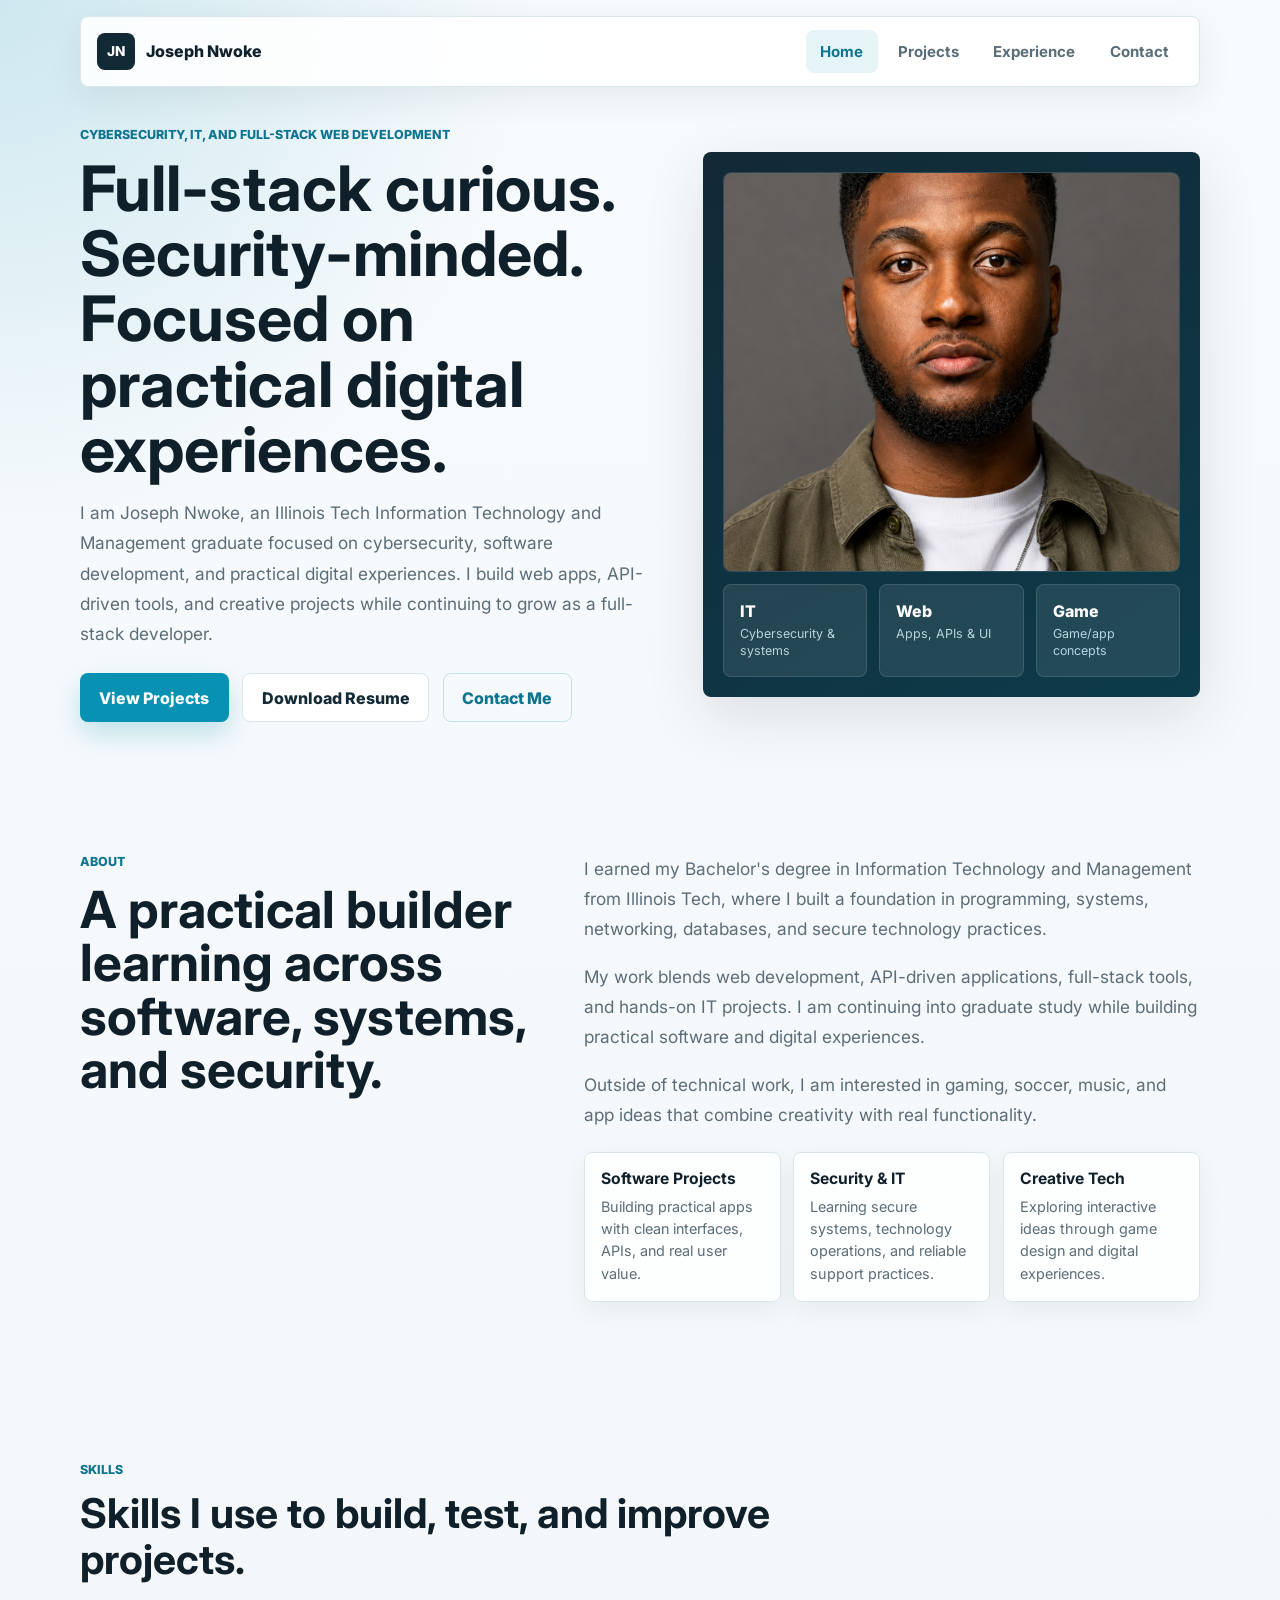
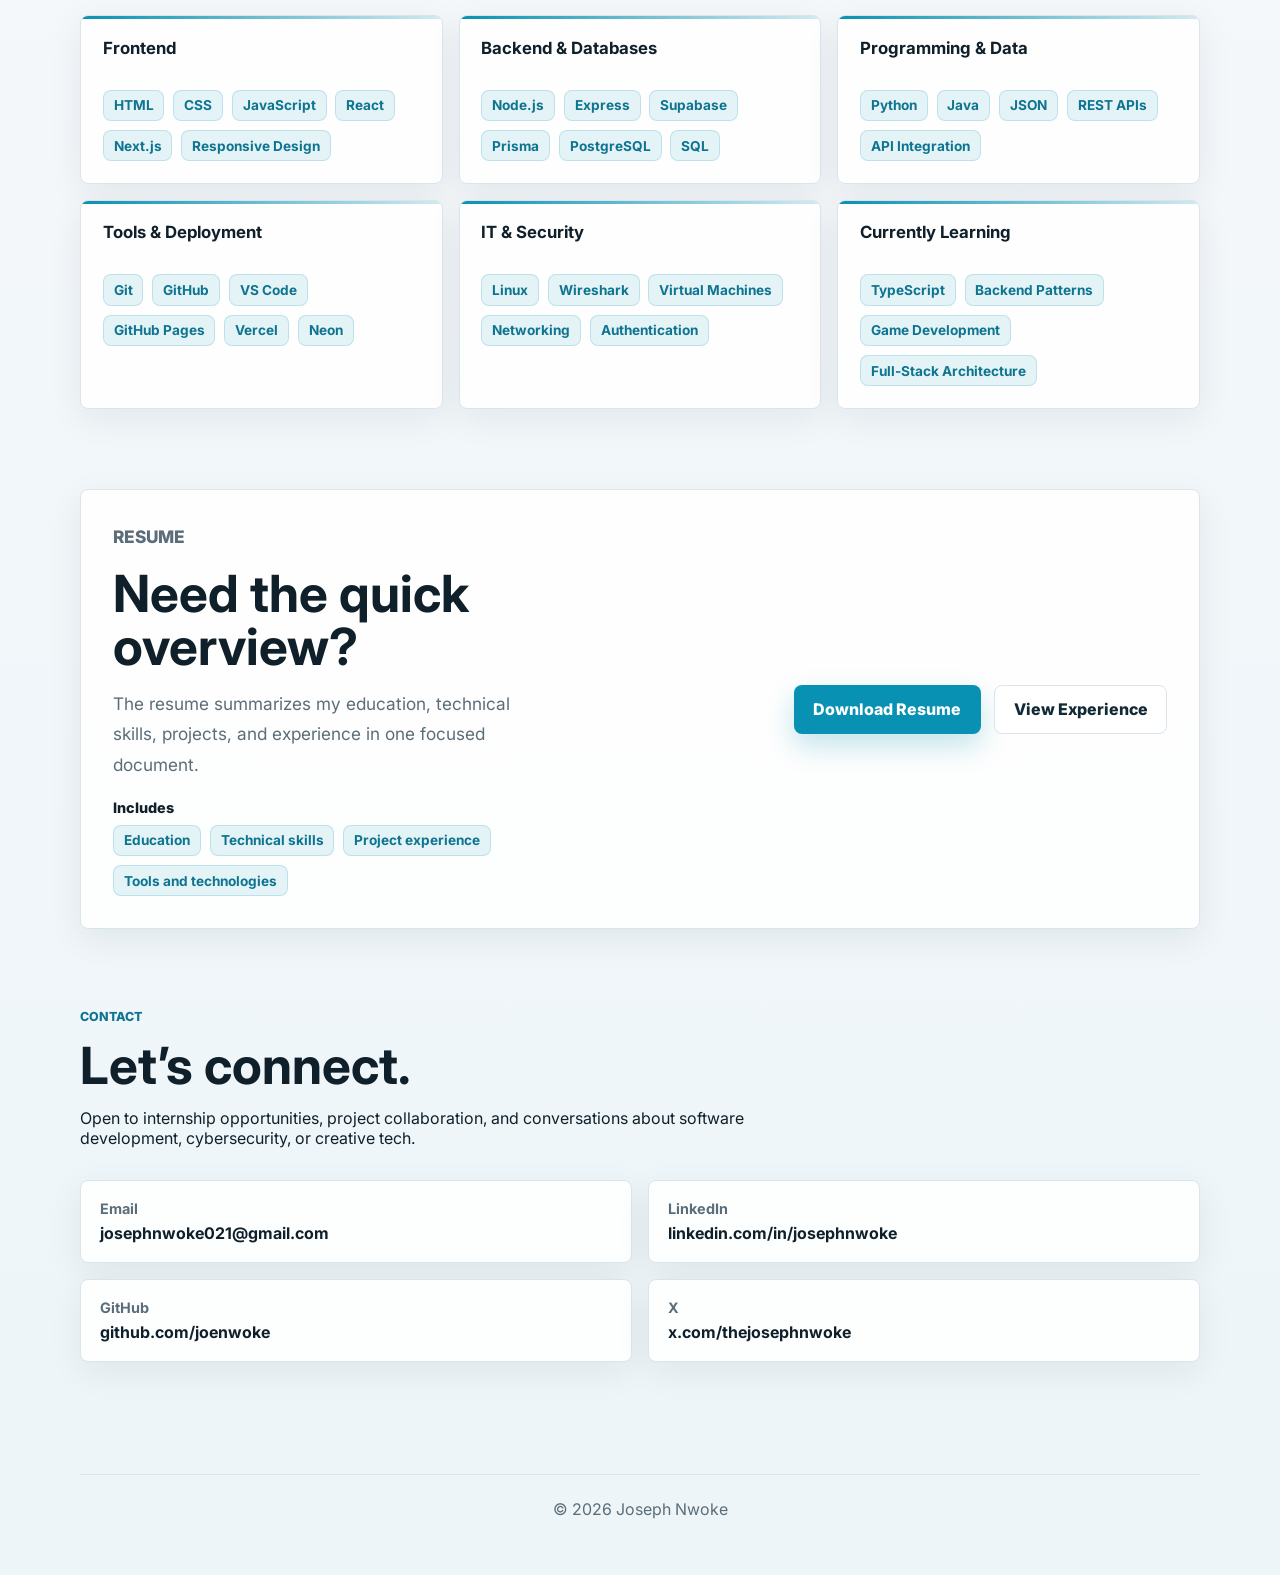
==== commit 8e605cfb: "changed image in the landing page" ====
--- a/index.html
+++ b/index.html
@@ -48,7 +48,7 @@
       </div>
 
       <div class="hero-panel" aria-label="Joseph Nwoke profile summary">
-        <img class="profile-photo" src="images/me.jpeg" alt="Joseph Nwoke" />
+        <img class="profile-photo" src="images/me.png" alt="Joseph Nwoke" />
         <div class="profile-fallback" aria-hidden="true">JN</div>
         <div class="hero-stat-grid">
           <div>
--- a/css/style.css
+++ b/css/style.css
@@ -17,6 +17,11 @@
 
 html {
   scroll-behavior: smooth;
+}
+
+html,
+body {
+  overflow-x: hidden;
 }
 
 body {
@@ -67,6 +72,12 @@
   font-weight: 800;
   text-decoration: none;
   white-space: nowrap;
+  min-width: 0;
+}
+
+.brand span:last-child {
+  overflow: hidden;
+  text-overflow: ellipsis;
 }
 
 .brand-mark {
@@ -523,8 +534,9 @@
 
 .project-media img {
   width: auto;
-  height: 100%;
+  height: auto;
   max-width: 100%;
+  max-height: 100%;
   object-fit: contain;
   background: #0d0d14;
   border-radius: 8px;
@@ -755,6 +767,10 @@
     grid-template-columns: 1fr;
   }
 
+  .project-media {
+    min-height: 28rem;
+  }
+
   .hero {
     min-height: auto;
     align-items: start;
@@ -786,8 +802,20 @@
 
 @media (max-width: 720px) {
   .site-header {
-    width: calc(100% - 1rem);
+    width: calc(100% - 1.5rem);
     margin-top: 0.5rem;
+    gap: 0.75rem;
+    padding: 0.65rem;
+  }
+
+  .brand {
+    gap: 0.55rem;
+    font-size: 0.95rem;
+  }
+
+  .brand-mark {
+    width: 2.15rem;
+    height: 2.15rem;
   }
 
   .nav-toggle {
@@ -797,8 +825,8 @@
   .site-nav {
     position: fixed;
     top: 4.75rem;
-    right: 0.5rem;
-    left: 0.5rem;
+    right: 0.75rem;
+    left: 0.75rem;
     display: none;
     flex-direction: column;
     align-items: stretch;
@@ -818,8 +846,8 @@
   }
 
   .section {
-    width: min(100% - 1rem, 1120px);
-    padding: 3.5rem 0;
+    width: min(100% - 1.5rem, 1120px);
+    padding: 3rem 0;
   }
 
   .page-hero {
@@ -832,8 +860,9 @@
   }
 
   .hero {
-    padding-top: 3rem;
-    padding-bottom: 2.5rem;
+    gap: 1.25rem;
+    padding-top: 2.35rem;
+    padding-bottom: 2rem;
   }
 
   h1 {
@@ -861,6 +890,18 @@
     max-height: 22rem;
   }
 
+  .hero-panel {
+    padding: 0.85rem;
+  }
+
+  .hero-stat-grid {
+    gap: 0.55rem;
+  }
+
+  .hero-stat-grid div {
+    padding: 0.8rem;
+  }
+
   .button-row,
   .resume-actions,
   .cta-actions {
@@ -876,10 +917,19 @@
   }
 
   .project-media,
-  .project-media img,
   .project-placeholder {
-    min-height: 24rem;
-    height: 24rem;
+    min-height: 0;
+    height: auto;
+  }
+
+  .project-media {
+    padding: 0.75rem;
+  }
+
+  .project-media img {
+    width: 100%;
+    height: auto;
+    max-height: none;
   }
 
   .project-meta {
@@ -888,3 +938,100 @@
     gap: 0.55rem;
   }
 }
+
+@media (max-width: 480px) {
+  .site-header {
+    width: calc(100% - 1.25rem);
+  }
+
+  .brand span:last-child {
+    max-width: 11rem;
+  }
+
+  .site-nav {
+    top: 4.25rem;
+    right: 0.625rem;
+    left: 0.625rem;
+  }
+
+  .section {
+    width: min(100% - 1.25rem, 1120px);
+    padding: 2.5rem 0;
+  }
+
+  h1,
+  .page-hero h1 {
+    font-size: clamp(1.85rem, 10vw, 2.45rem);
+    line-height: 1.1;
+  }
+
+  h2,
+  .skills-title,
+  .experience-cta h2 {
+    font-size: clamp(1.55rem, 8vw, 2rem);
+    line-height: 1.14;
+  }
+
+  .hero-copy,
+  .page-hero p,
+  .section-copy p,
+  .resume-section p,
+  .experience-cta p:not(.eyebrow),
+  .project-content p,
+  .project-bullets li,
+  .timeline-item p,
+  .timeline-item li {
+    font-size: 0.95rem;
+    line-height: 1.58;
+  }
+
+  .hero-stat-grid {
+    grid-template-columns: repeat(3, 1fr);
+  }
+
+  .stat-label {
+    font-size: 0.7rem;
+  }
+
+  .two-column {
+    gap: 1.5rem;
+  }
+
+  .skill-card,
+  .contact-card,
+  .timeline-item,
+  .resume-section,
+  .project-content {
+    padding: 1rem;
+  }
+
+  .timeline-item {
+    padding-left: 2.4rem;
+  }
+
+  .timeline-dot {
+    left: 0.95rem;
+  }
+
+  .project-media,
+  .project-placeholder {
+    min-height: 0;
+    height: auto;
+  }
+
+  .tag-list,
+  .resume-includes ul {
+    gap: 0.42rem;
+  }
+
+  .tag-list li,
+  .resume-includes li,
+  .project-content .tag-list li {
+    padding: 0.34rem 0.48rem;
+    font-size: 0.78rem;
+  }
+
+  .contact-card strong {
+    font-size: 0.95rem;
+  }
+}
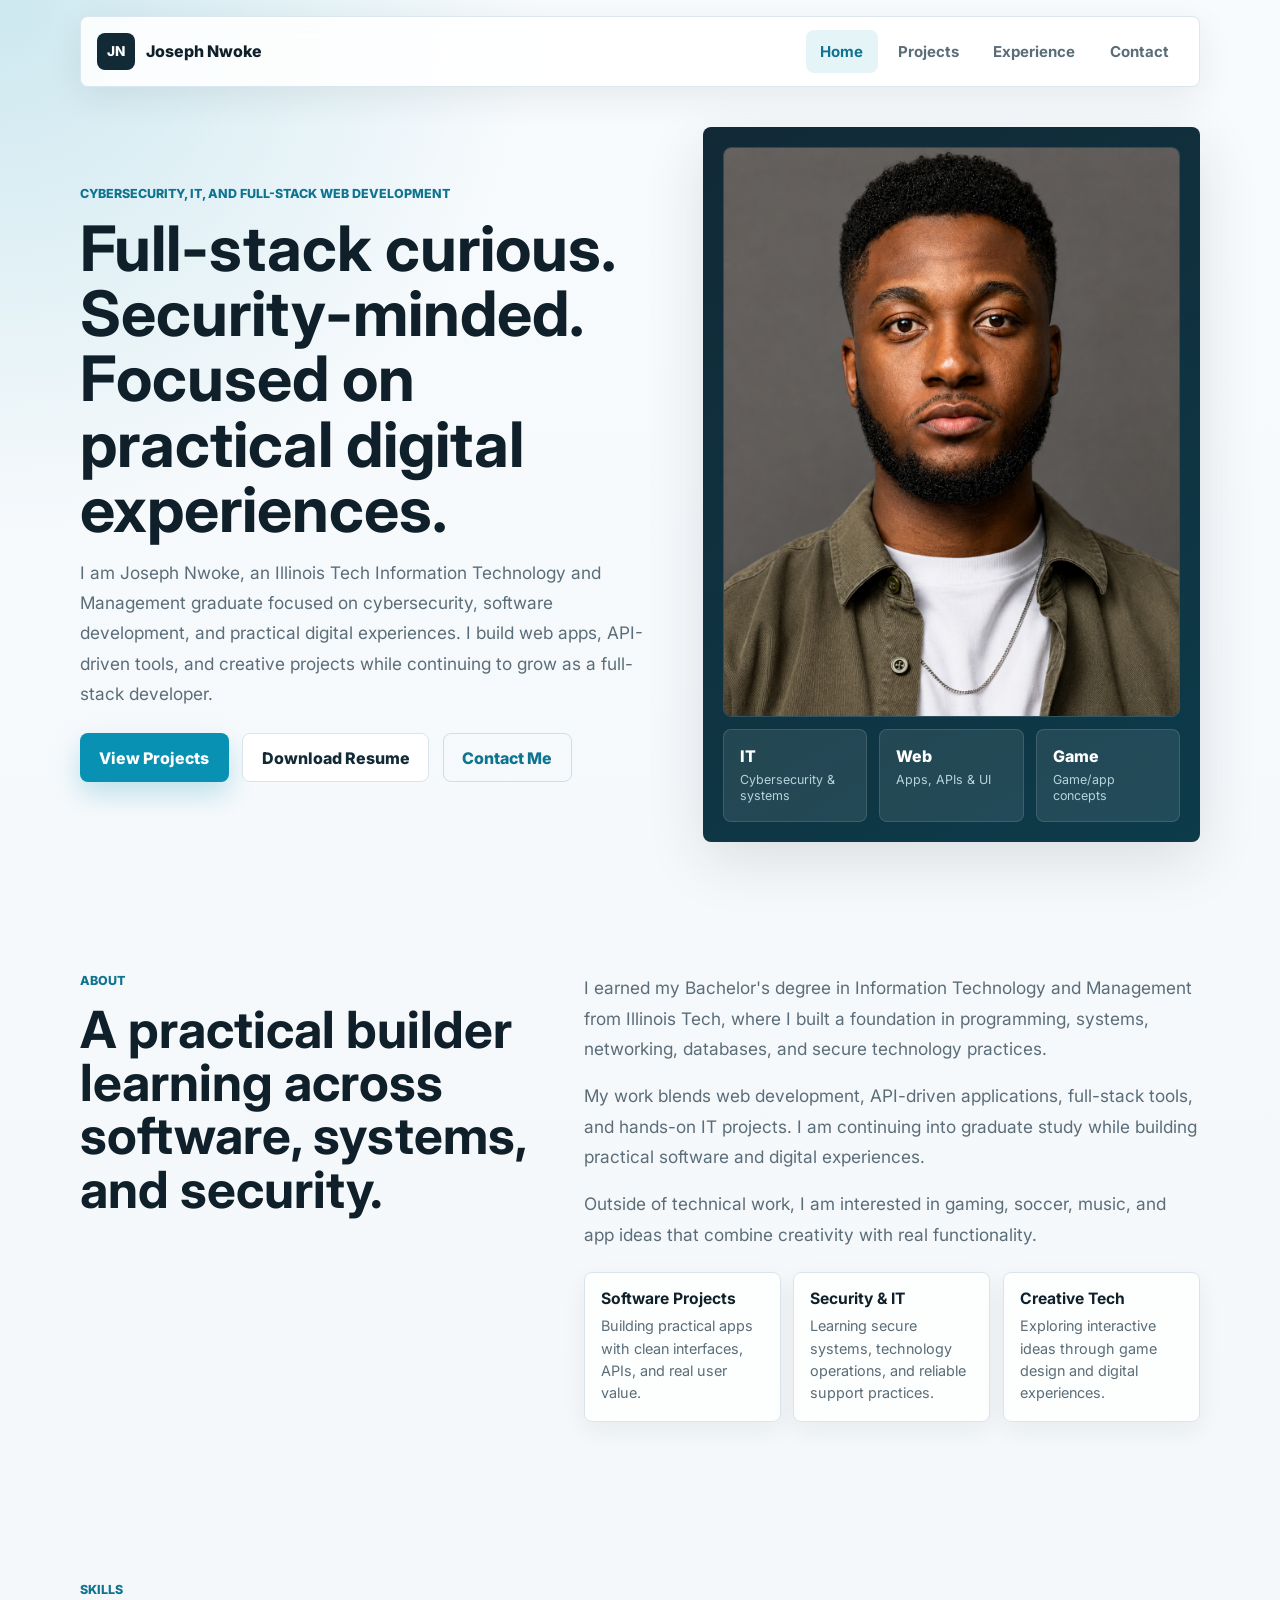
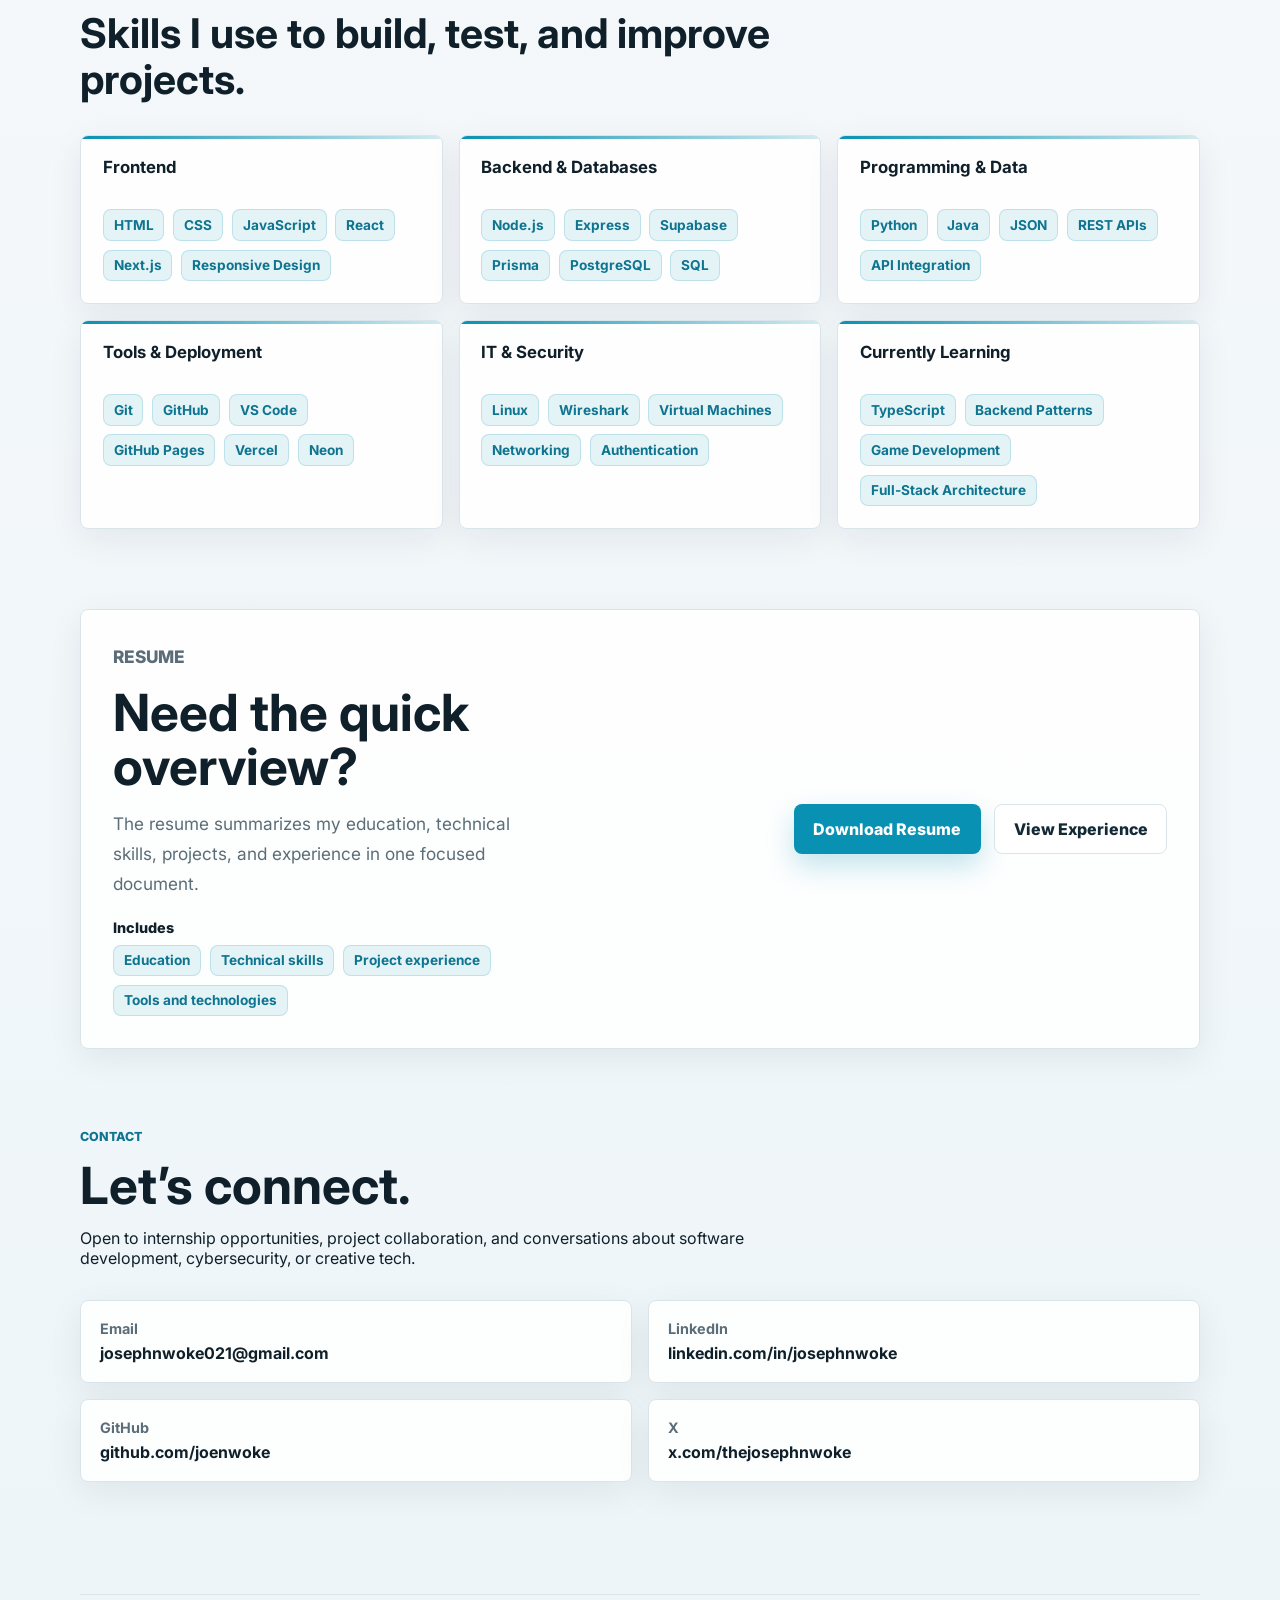
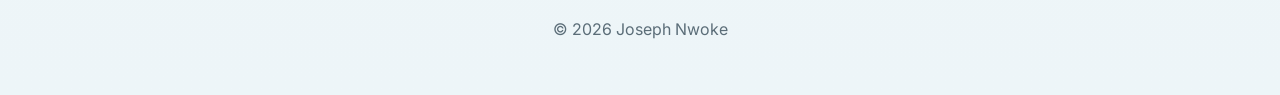
==== commit 2dbb7299: "Edit Download button to route to new resume" ====
--- a/index.html
+++ b/index.html
@@ -42,7 +42,7 @@
         </p>
         <div class="button-row">
           <a class="btn btn-primary" href="projects.html">View Projects</a>
-          <a class="btn btn-secondary" href="Joseph_Nwoke_Resume.pdf" download>Download Resume</a>
+          <a class="btn btn-secondary" href="JosephNwoke_resume.pdf" download>Download Resume</a>
           <a class="btn btn-ghost" href="#contact">Contact Me</a>
         </div>
       </div>
@@ -187,7 +187,7 @@
         </div>
       </div>
       <div class="resume-actions">
-        <a class="btn btn-primary" href="Joseph_Nwoke_Resume.pdf" download>Download Resume</a>
+        <a class="btn btn-primary" href="JosephNwoke_resume.pdf" download>Download Resume</a>
         <a class="btn btn-secondary" href="experience.html">View Experience</a>
       </div>
     </section>
--- a/css/style.css
+++ b/css/style.css
@@ -255,11 +255,9 @@
 }
 
 .profile-photo {
+  display: block;
   width: 100%;
-  aspect-ratio: 4 / 5;
-  min-height: 0;
-  max-height: 25rem;
-  object-fit: cover;
+  height: auto;
   border: 1px solid rgba(255, 255, 255, 0.14);
   border-radius: 8px;
 }
@@ -885,7 +883,6 @@
     grid-template-columns: 1fr;
   }
 
-  .profile-photo,
   .profile-fallback {
     max-height: 22rem;
   }
